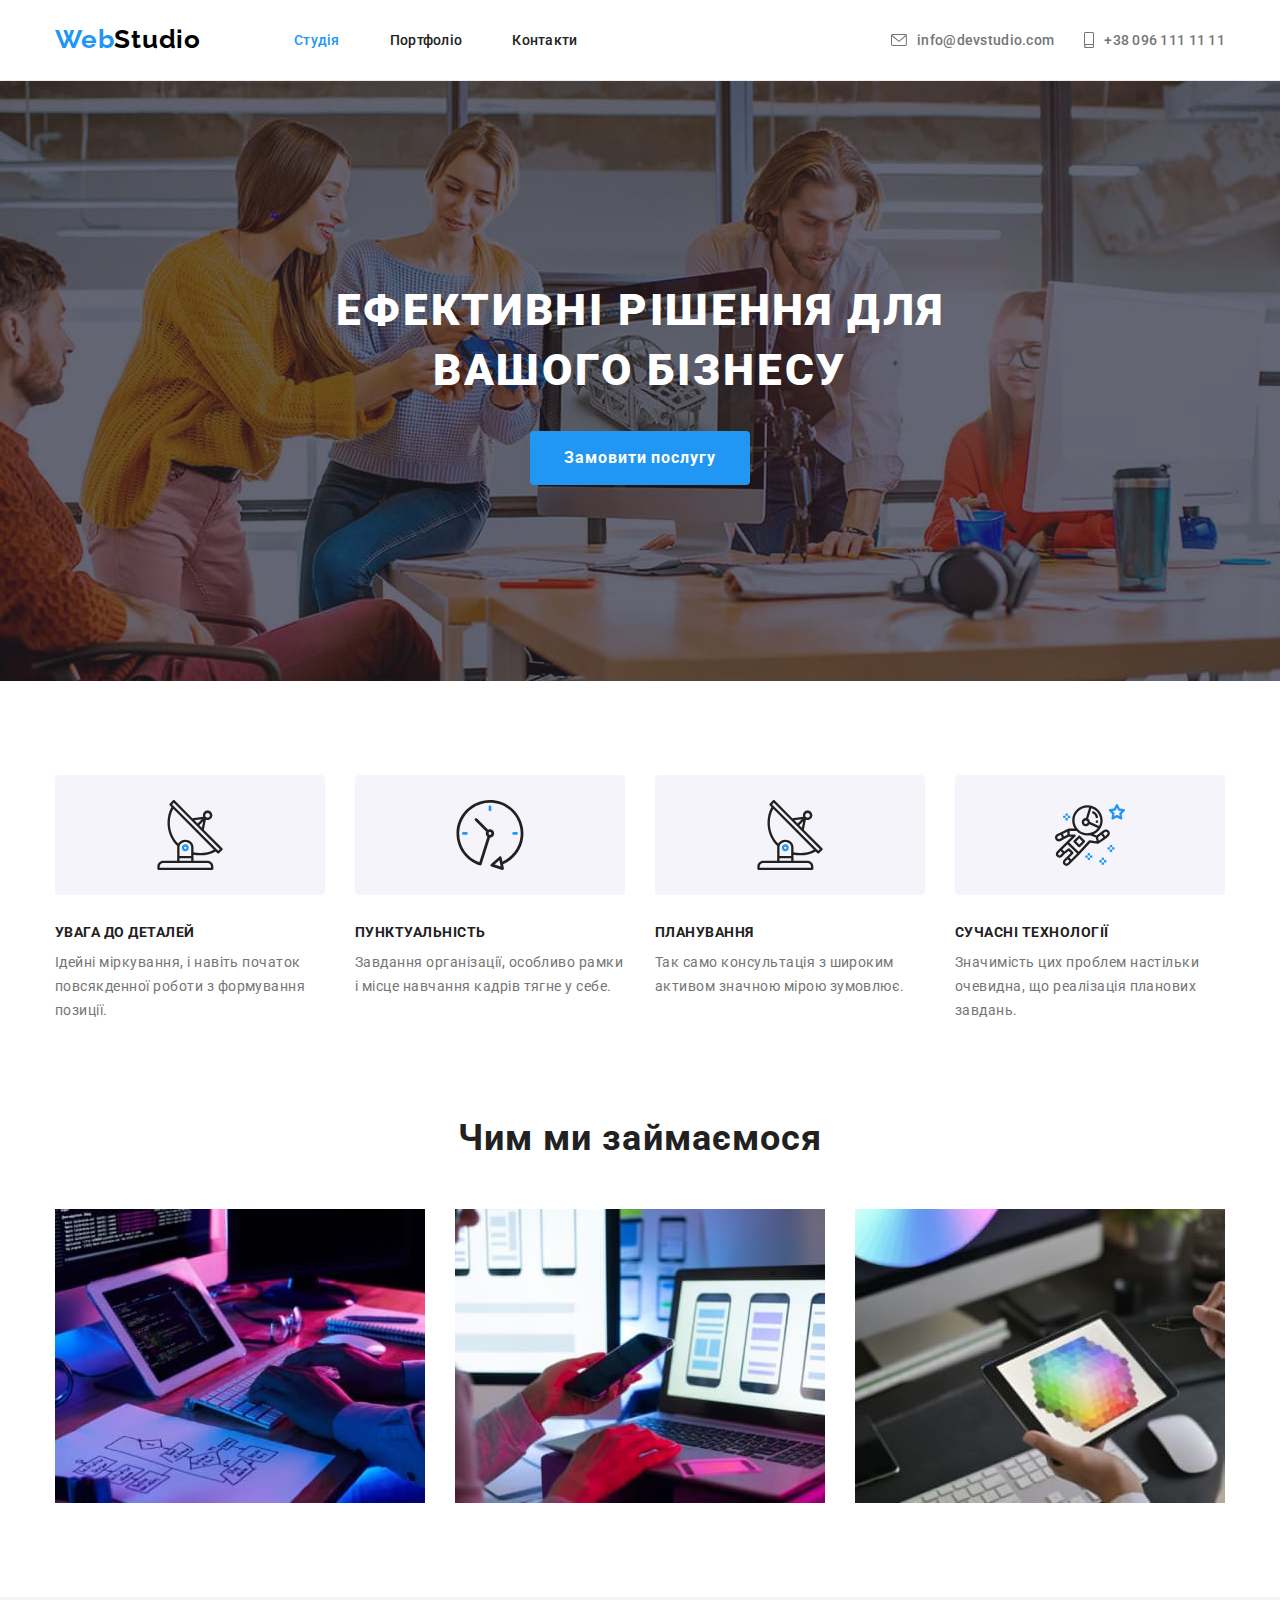
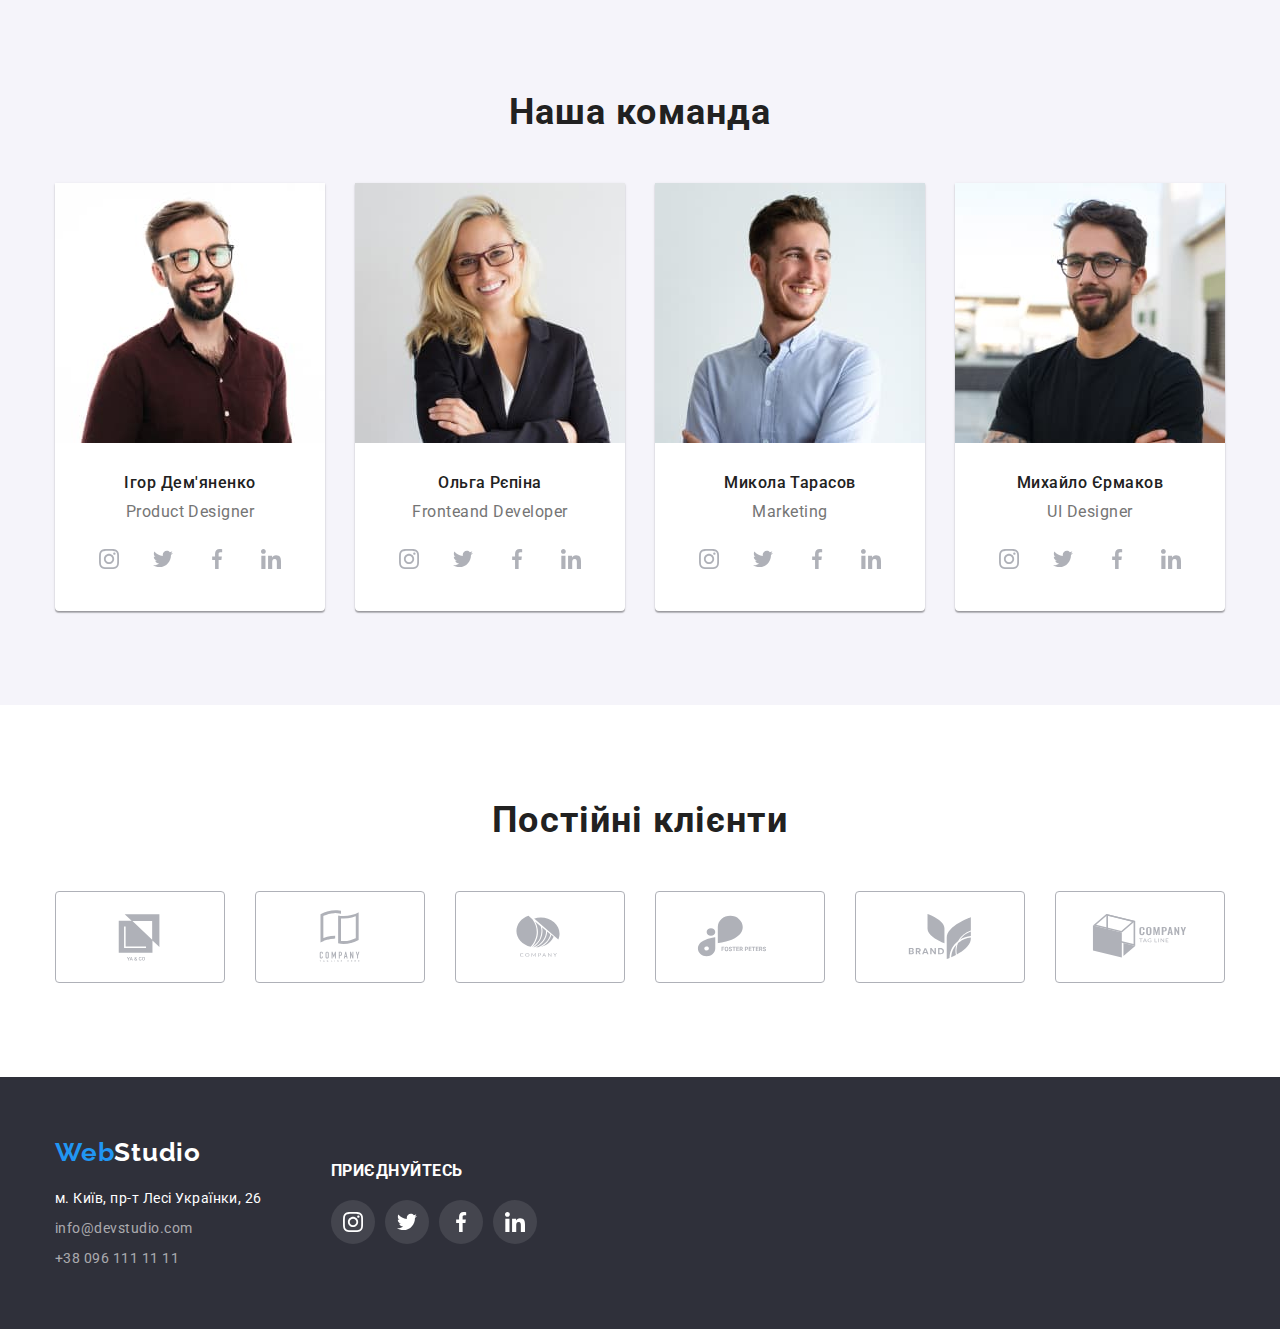
==== index.html @ d42706d7 "Add files" ====
<!DOCTYPE html>
<html lang="uk">
  <head>
    <meta charset="UTF-8" />
    <meta http-equiv="X-UA-Compatible" content="IE=edge" />
    <meta name="viewport" content="width=device-width, initial-scale=1.0" />
    
    <link
      rel="stylesheet"
      href="https://cdnjs.cloudflare.com/ajax/libs/modern-normalize/1.1.0/modern-normalize.min.css"
    />
    <link rel="preconnect" href="https://fonts.googleapis.com" />
    <link rel="preconnect" href="https://fonts.gstatic.com" crossorigin />
    <link
      href="https://fonts.googleapis.com/css2?family=Raleway:wght@700&family=Roboto:wght@400;500;700;900&display=swap"
      rel="stylesheet"
    />
    <link rel="stylesheet" href="./css/styles.css" />
    <title>Студія</title>
  </head>

  <body>
    <header class="header">
     <div class="container main-nav">
        <nav class="header-nav">
          <a lang="en" href="./index.html" class="header-nav-logo"
            >Web<span class="nav-logo">Studio</span></a
          >
  
          <ul class="header-nav-list">
            <li class="header-nav-item">
              <a href="./index.html" class="header-nav-link current">Студія</a>
            </li>
            <li class="header-nav-item">
              <a href="./portfolio.html" class="header-nav-link">Портфоліо</a>
            </li>
            <li class="header-nav-item"><a href="" class="header-nav-link">Контакти</a></li>
          </ul>
        </nav>
  
        <ul class="header-contacts-list">
          <li class="header-contacts-item">
            <a class="header-contacts-link" href="mailto:info@devstudio.com">
              <svg class="contacts-icon" width="16" height="12">
                <use href="./images/icons.svg#icon-envelope"></use>
              </svg>
              info@devstudio.com
            </a>
          
          </li>
          <li class="header-contacts-item">
            <a class="header-contacts-link" href="tel:+380961111111">
              <svg class="contacts-icon" width="10" height="16">
                <use href="./images/icons.svg#icon-smartphone"></use>
              </svg>
              +38 096 111 11 11
            </a>
          </li>
        </ul>
     </div>
    </header>

    <main>
      <section class="hero overlay">
        <div class="container hero-padding">
          <h1 class="hero-tittle">Ефективні рішення для вашого бізнесу</h1>
          <button type="button" class="hero-button">Замовити послугу</button>
        </div>
      </section>

      <section class="features section">
        <div class="container">
          <h2 class="features-tittle visually-hidden">Особливості</h2>


          <ul class="features-list">
            <li class="features-item">
              <div class="features-item-icon">
                <svg class="features-icon" width="70" height="70">
                  <use href="./images/icons.svg#icon-antenna"></use>
                </svg>
              </div>
              <h3 class="features-subtitle">Увага до деталей</h3>
              <p class="features-text">
                Ідейні міркування, і навіть початок повсякденної роботи з формування позиції.
              </p>
            </li>
            <li class="features-item">
              <div class="features-item-icon">
                <svg class="features-icon" width="70" height="70">
                  <use href="./images/icons.svg#icon-clock"></use>
                </svg>
              </div>
              <h3 class="features-subtitle">Пунктуальність</h3>
              <p class="features-text">
                Завдання організації, особливо рамки і місце навчання кадрів тягне у себе.
              </p>
            </li>
            <li class="features-item">
              <div class="features-item-icon">
                <svg class="features-icon" width="70" height="70">
                  <use href="./images/icons.svg#icon-antenna"></use>
                </svg>
              </div>
              <h3 class="features-subtitle">Планування</h3>
              <p class="features-text">
                Так само консультація з широким активом значною мірою зумовлює.
              </p>
            </li>
            <li class="features-item">
              <div class="features-item-icon">
                <svg class="features-icon" width="70" height="70">
                  <use href="./images/icons.svg#icon-astronaut"></use>
                </svg>
              </div>
              <h3 class="features-subtitle">Сучасні технології</h3>
              <p class="features-text">
                Значимість цих проблем настільки очевидна, що реалізація планових завдань.
              </p>
            </li>
          </ul>
        </div>
      </section>

      <section class="work section">
        <div class="container ">
          <h2 class="work-tittle">Чим ми займаємося</h2>
  
          <ul class="work-list">
            <li class="work-item">
              <img
                src="./images/box1.jpg"
                alt="На столі стоїть монітор, клавіатура. Зліва від 
                      клавіатури лежить аркуш із алгоритмом коду, який в цей час набирає чоловік"
                width="370"
                height="294"
              />
            </li>
            <li class="work-item">
              <img
                src="./images/box2.jpg"
                alt="На підставці стоїть ноуткбук, на екрані якого показано приклад із трьох варіантів зовнішнього вигляду застосунку. Біля ноутбуку знаходиться людина із телефоном, яка одразу тестує ці варіанти на телефоні"
                width="370"
                height="294"
              />
            </li>
            <li class="work-item">
              <img
                src="./images/box3.jpg"
                alt="Людина тримає у лівій руці графічний планшет, на екрані якого виведено кольорову палітру. У правій руці вона тримає стилус, і певно хоче вибрати якийсь колір для певного графічного елеметну"
                width="370"
                height="294"
              />
            </li>
          </ul>
        </div>
      </section>

      <section class="team section">
        <div class="container">
          <h2 class="team-tittle">Наша команда</h2>
  
          <ul class="team-list">
            <li class="team-item">
              <img
                src="./images/teamcard1.jpg"
                alt="Молодий чоловік в окулярах, з темною бородою,що мило посміхається. Він одягнутий у коричневу сорочку з білими гудзиками"
                width="270"
                height="260"
              />
              <div class="team-padding">
              <h3 class="team-name">Ігор Дем'яненко</h3>
              <p class="team-position">Product Designer</p>

              <ul class="team-soc-list">
                <li class="team-soc-item">
                  <a class="team-soc-link link" href="#">
                    <svg class="team-soc-icon" width="20" height="20">
                      <use href="./images/icons.svg#icon-instagram"></use>
                    </svg>
                  </a>
                </li>
                <li class="team-soc-item">
                  <a class="team-soc-link link" href="#">
                    <svg class="team-soc-icon" width="20" height="20">
                      <use href="./images/icons.svg#icon-twitter"></use>
                    </svg>
                  </a>
                </li>
                <li class="team-soc-item">
                  <a class="team-soc-link link" href="#">
                    <svg class="team-soc-icon" width="20" height="20">
                      <use href="./images/icons.svg#icon-facebook"></use>
                    </svg>
                  </a>
                </li>
                <li class="team-soc-item">
                  <a class="team-soc-link link" href="#">
                    <svg class="team-soc-icon" width="20" height="20">
                      <use href="./images/icons.svg#icon-linkedin"></use>
                    </svg>
                  </a>
                </li>
              </ul>
            </div>

            </li>
            <li class="team-item">
              <img
                src="./images/teamcard2.jpg"
                alt="Молода дівчина, зі світлим волоссям середньої довжини. Вона в окулярах, з прямокутною оправою. Має гарну приємну посмішку. Одягнута у чорний піджак та білу блузу"
                width="270"
                height="260"
              />
                 <div class="team-padding">
              <h3 class="team-name">Ольга Рєпіна</h3>
              <p class="team-position">Fronteand Developer</p>
          
              <ul class="team-soc-list">
                <li class="team-soc-item">
                  <a class="team-soc-link link" href="#">
                    <svg class="team-soc-icon" width="20" height="20">
                      <use href="./images/icons.svg#icon-instagram"></use>
                    </svg>
                  </a>
                </li>
                <li class="team-soc-item">
                  <a class="team-soc-link link" href="#">
                    <svg class="team-soc-icon" width="20" height="20">
                      <use href="./images/icons.svg#icon-twitter"></use>
                    </svg>
                  </a>
                </li>
                <li class="team-soc-item">
                  <a class="team-soc-link link" href="#">
                    <svg class="team-soc-icon" width="20" height="20">
                    <use href="./images/icons.svg#icon-facebook"></use>
                  </svg></a>
                </li>
                <li class="team-soc-item">
                  <a class="team-soc-link link" href="#">
                    <svg class="team-soc-icon" width="20" height="20">
                      <use href="./images/icons.svg#icon-linkedin"></use>
                    </svg>
                  </a>
                </li>
              </ul>
            </div>
            </li>
            <li class="team-item">
              <img
                src="./images/teamcard3.jpg"
                alt="Молодий чоловік, з русявим волоссям та легкою світлою щетиною. Він дивиться у ліву сторону та приємно посміхається.На ньому одягнута світло-блакитна сорочка"
                width="270"
                height="260"
              />
               <div class="team-padding">
              <h3 class="team-name">Микола Тарасов</h3>
              <p class="team-position">Marketing</p>
              
              <ul class="team-soc-list">
                <li class="team-soc-item">
                  <a class="team-soc-link link" href="#">
                    <svg class="team-soc-icon" width="20" height="20">
                      <use href="./images/icons.svg#icon-instagram"></use>
                    </svg>
                  </a>
                </li>
                <li class="team-soc-item">
                  <a class="team-soc-link link" href="#">
                    <svg class="team-soc-icon" width="20" height="20">
                      <use href="./images/icons.svg#icon-twitter"></use>
                    </svg>
                  </a>
                </li>
                <li class="team-soc-item">
                  <a class="team-soc-link link" href="#">
                    <svg class="team-soc-icon" width="20" height="20">
                      <use href="./images/icons.svg#icon-facebook"></use>
                    </svg>
                  </a>
                </li>
                <li class="team-soc-item">
                  <a class="team-soc-link link" href="#">
                    <svg class="team-soc-icon" width="20" height="20">
                      <use href="./images/icons.svg#icon-linkedin"></use>
                    </svg>
                  </a>
                </li>
              </ul>
            </div>
            </li>
            <li class="team-item">
              <img
                src="./images/teamcard4.jpg"
                alt="Молодий харизматичний чоловік із темним волоссям та темною бородою. Він носить окуляри. Одягнутий у чорну футболку, на правій руці має татуювання"
                width="270"
                height="260"
              />
              <div class="team-padding">
              <h3 class="team-name">Михайло Єрмаков</h3>
              <p class="team-position">UI Designer</p>
             
              <ul class="team-soc-list">
                <li class="team-soc-item">
                  <a class="team-soc-link link" href="#"> <svg class="team-soc-icon" width="20" height="20">
                    <use href="./images/icons.svg#icon-instagram"></use>
                  </svg></a>
                </li>
                <li class="team-soc-item">
                  <a class="team-soc-link link" href="#"><svg class="team-soc-icon" width="20" height="20">
                    <use href="./images/icons.svg#icon-twitter"></use>
                  </svg></a>
                </li>
                <li class="team-soc-item">
                  <a class="team-soc-link link" href="#">
                    <svg class="team-soc-icon" width="20" height="20">
                      <use href="./images/icons.svg#icon-facebook"></use>
                    </svg>
                  </a>
                </li>
                <li class="team-soc-item">
                  <a class="team-soc-link link" href="#">
                    <svg class="team-soc-icon" width="20" height="20">
                      <use href="./images/icons.svg#icon-linkedin"></use>
                    </svg>
                  </a>
                </li>
              </ul>
            </div>
            </li>
          </ul>
        </div>
      </section>
    </main>

<section class="clients section">
  <div class="container">
    <h2 class="clients-tittle">Постійні клієнти</h2>

    <ul class="clients-list">
      <li class="clients-item">
        <a class="clients-link" href="">
          <svg class="clients-icon" width="106" height="60">
            <use href="./images/icons.svg#icon-client1"></use>
          </svg>
        </a>
      </li>
      <li class="clients-item">
        <a class="clients-link" href="">
          <svg class="clients-icon" width="106" height="60">
            <use href="./images/icons.svg#icon-client2"></use>
          </svg>
        </a>
      </li>
      <li class="clients-item">
        <a class="clients-link" href="">
          <svg class="clients-icon" width="106" height="60">
            <use href="./images/icons.svg#icon-client3"></use>
          </svg>
        </a>
      </li>
      <li class="clients-item">
        <a class="clients-link" href="">
          <svg class="clients-icon" width="106" height="60">
            <use href="./images/icons.svg#icon-client4"></use>
          </svg>
        </a>
      </li>
      <li class="clients-item">
        <a class="clients-link" href="">
          <svg class="clients-icon" width="106" height="60">
            <use href="./images/icons.svg#icon-client5"></use>
          </svg>
        </a>
      </li>
      <li class="clients-item">
        <a class="clients-link" href="">
          <svg class="clients-icon" width="106" height="60">
            <use href="./images/icons.svg#icon-client6"></use>
          </svg>
        </a>
      </li>
    </ul>

    
  </div>
</section>

    <footer class="footer section">
      <div class="container footer-main">
        <div class="footer-logo">
          <a lang="en" href="./index.html" class="footer-logo-begin"
            >Web<span class="footer-logo-end">Studio</span></a
          >

          <address class="footer-contacts">
            <ul class="footer-contacts-list">
              <li class="footer-contacts-item contacts-margin">
                <a
                  href="https://goo.gl/maps/CPtrU1FHBa2aNyZL9"
                  target="_blank"
                  rel="noopener noreferrer nofollow"
                  class="footer-contacts-address"
                >
                  м. Київ, пр-т Лесі Українки, 26
                </a>
              </li>
              <li class="footer-contacts-item contacts-margin">
                <a href="mailto:info@devstudio.com" class="footer-contacts-link">info@devstudio.com</a>
              </li>
              <li class="footer-contacts-item">
                <a href="tel:+380961111111" class="footer-contacts-link">+38 096 111 11 11</a>
              </li>
            </ul>
          </address>
        </div>
  
        <div class="footer-soc">
          <span class="welcome">Приєднуйтесь</span>
          <ul class="footer-soc-list">
            <li class="footer-soc-item">
              <a class="footer-soc-link link" href="#">
                <svg class="footer-soc-icon" width="20" height="20">
                  <use href="./images/icons.svg#icon-instagram"></use>
                </svg>
              </a>
            </li>
            <li class="footer-soc-item">
              <a class="footer-soc-link link" href="#">
                <svg class="footer-soc-icon" width="20" height="20">
                  <use href="./images/icons.svg#icon-twitter"></use>
                </svg>
              </a>
            </li>
            <li class="footer-soc-item">
              <a class="footer-soc-link link" href="#">
                <svg class="footer-soc-icon" width="20" height="20">
                  <use href="./images/icons.svg#icon-facebook"></use>
                </svg>
              </a>
            </li>
            <li class="footer-soc-item">
              <a class="footer-soc-link link" href="#">
                <svg class="footer-soc-icon" width="20" height="20">
                  <use href="./images/icons.svg#icon-linkedin"></use>
                </svg>
              </a>
            </li>
          </ul>
        </div>

      </div>
    </footer>
  </body>
</html>
---- css/styles.css ----
:root {
  --first-color: #212121;
  --accent-color: #2196f3;
  --accent-color-text: #ffffff;
  --hero-color: #ffffff;
  --text-color: #757575;
  --portfolio-button-color: #f5f4fa;
  --team-background-color: #f5f4fa;
  --hero-footer-background-color: #2f303a;
  --main-background-color: #ffffff;
  --contacts-link-color: rgba(255, 255, 255, 0.6);
  --nav-logo-color: #000000;
  --border-color-portfolio: #eeeeee;
  --border-color-header: #ececec;
  --icon-first-color: #AFB1B8;
  --icon-background-color: FFFFFF;
  --icon-backgroud-color-hover: #2196F3; 
  --icon-main-color:#FFFFFF;
  --icon-features-background: #F5F4FA;
  --icon-clients-first-color: #AFB1B8;
  --icon-clients-color-hover:#2196F3;
  --icon-soc-color-hover: #ffffff;
  --icon-contacts-color:#757575;
  --icon-footer-color: rgba(255, 255, 255, 0.1);

}

h1,
h2,
h3,
h4,
h5,
h6,
p {
  margin: 0;
}

ul {
  list-style: none;
  margin: 0;
  padding: 0;
}


img {
  display: block;
  max-width: 100%;
  height: auto;
}

body {
  font-family: Roboto, Times New Roman, Arial, Helvetica, sans-serif;
  color: var(--first-color);
  background-color: var(--main-background-color);
  letter-spacing: 0.03em;
}

.container {
  width: 1200px;
  padding-left: 15px;
  padding-right: 15px;
  margin-left: auto;
  margin-right: auto;
}

.header {
  border-bottom-color: var(--border-color-header);
  border-bottom-style: solid;
  border-bottom-width: 1px;
}

.header-nav-logo,
.header-nav-link,
.header-contacts-link,
.footer-logo-begin,
.footer-contacts-address,
.footer-contacts-link,
.portfolio-projects-link {
  text-decoration: none;
}

.header-nav-logo,
.footer-logo-begin {
  font-weight: 700;
  font-size: 26px;
  line-height: 1.19;
  letter-spacing: 0.03em;

  padding-top: 24px;
  padding-bottom: 25px;
}

.header-nav-logo,
.nav-logo,
.footer-logo-begin {
  font-family: Raleway, sans-serif;
  color: var(--accent-color);
}

.nav-logo {
  color: var(--nav-logo-color);
  letter-spacing: 0.03em;
}

.header-nav-link,
.header-contacts-link {
  font-weight: 500;
  font-size: 14px;
  line-height: 1.1429;
  letter-spacing: 0.02em;
}

.header-nav-link {
  display: block;
  padding-top: 32px;
  padding-bottom: 32px;
  color: var(--first-color);
}

.header-contacts-link {
  color: var(--text-color);
}

.header-nav-link:hover,
.header-contacts-link:hover,
.header-nav-link:focus,
.header-contacts-link:focus {
  color: var(--accent-color);
}

.header-nav-list .header-nav-link.current {
  color: var(--accent-color);
}

.header-nav-list {
  display: flex;
  margin-left: 93px;
}

.header-nav-list {
  gap: 50px;
}

.header-nav-list .header-nav-item:last-child {
  margin-right: 0;
}

.header-contacts-list {
  display: flex;
  margin-left: auto;
  height: 16px;
}

.header-contacts-list .header-contacts-item + .header-contacts-item {
  margin-left: 30px;
}


.header-contacts-link {
  display: flex;
  align-items: center;
}

.contacts-icon {
fill: var(--icon-contacts-color);
margin-right: 10px;
}

.header-contacts-link:hover .contacts-icon, 
.header-contacts-link:focus .contacts-icon {
fill: var(--accent-color);
}



.header-nav {
  display: flex;
}

.main-nav {
  display: flex;
  align-items: center;
}

.overlay {
  max-width: 1600px;
  height: 600px;
  margin-left: auto;
  margin-right: auto;
background-image: linear-gradient(
  to right,
  rgba(47, 48, 58, 0.4),
  rgba(47, 48, 58, 0.4)
),
url(../images/hero.jpg);
background-repeat: no-repeat;
background-position: center;
}

.footer {
  background-color: var(--hero-footer-background-color);
}

.hero-padding {
  padding-top: 200px;
  padding-bottom: 200px;
}

.hero-tittle {
  margin-bottom: 30px;
  margin-right: auto;
  margin-left: auto;
  width: 696px;

  font-weight: 900;
  font-size: 44px;
  line-height: 1.36;
  text-transform: uppercase;
}

.hero-button {
  display: block;
  box-sizing: border-box;
  margin-left: auto;
  margin-right: auto;
  border-color: transparent;
}

.hero-tittle,
.hero-button {
  text-align: center;
  letter-spacing: 0.06em;
  color: var(--hero-color);
}

.hero-button {
  font-family: inherit;
  font-weight: 700;
  font-size: 16px;
  line-height: 1.88;
  background-color: var(--accent-color);
  border-radius: 4px;
  padding-top: 10px;
  padding-bottom: 10px;
  padding-left: 32px;
  padding-right: 32px;
}

.hero-button,
.portfolio-filters-button {
  cursor: pointer;
}

.section {
  padding-top: 94px;
  padding-bottom: 94px;
}

.features-list {
  display: flex;
  gap: 30px;
  flex-basis: calc((100%-90px) / 4);
}

.features-item-icon {
  height: 120px;
 padding-top: 25px;
 padding-right: 100px;
 padding-bottom: 25px;
 padding-left: 100px;
 margin-bottom: 30px;
  background-color: var(--icon-features-background);
  border-radius: 4px;
}

.features-tittle,
.portfolio-tittle {
  opacity: 0;
}

.visually-hidden {
  position: absolute;
  width: 1px;
  height: 1px;
  margin: -1px;
  border: 0;
  padding: 0;
  white-space: nowrap;
  clip-path: inset(100%);
  clip: rect(0 0 0 0);
  overflow: hidden;
}

.features-subtitle {
  font-size: 14px;
  line-height: 1.14;
  text-transform: uppercase;
  color: var(--first-color);
  margin-bottom: 10px;
}

.features-text {
  font-size: 14px;
  line-height: 1.71;
  color: var(--text-color);
}

.header-nav-item,
.header-contacts-item,
.features-item,
.team-item,
.work-item,
.footer-contacts-item,
.portfolio-filters-item,
.portfolio-projects-item {
  list-style-type: none;
}

.work {
  padding-top: 0;
}

.work-list {
  display: flex;
}

.work-item:not(:last-child) {
  margin-right: 30px;
}

.work-tittle,
.team-tittle,
.team-name,
.team-position {
  text-align: center;
}

.work-tittle,
.team-tittle {
  font-size: 36px;
  line-height: 1.17;
  letter-spacing: 0.03em;
  color: var(--first-color);
}

.work-tittle {
  margin-bottom: 50px;
}

.team {
  background-color: var(--team-background-color);
}


.team-item {
  background-color: var(--accent-color-text);
  border-radius: 0px 0px 4px 4px;
  box-shadow: 0px 1px 3px rgba(0, 0, 0, 0.12), 0px 1px 1px rgba(0, 0, 0, 0.14), 
  0px 2px 1px rgba(0, 0, 0, 0.2);
}

.team {
  padding-top: 94px;
}

.team-list {
  display: flex;
  justify-content: center;
}

.team-item:not(:last-child) {
  margin-right: 30px;
}

.team-tittle {
  margin-bottom: 50px;
}

.team-name,
.team-position {
  font-size: 16px;
  line-height: 1.19;
  letter-spacing: 0.03em;
}

.team-name {
  margin-bottom: 10px;
}

.team-name {
  font-weight: 500;
  color: var(--first-color);
}

.team-position {
  margin-bottom: 16px;
}

.team-position {
  color: var(--text-color);
}

.team-padding {
  padding-top: 30px;
  padding-bottom: 30px;
}


.team-soc-list{
  display: flex;
  justify-content: center;
  gap: 10px;

}
.team-soc-item{
  width: 44px;
  height: 44px;
}

.team-soc-link{
width: 100%;
height: 100%;
background-color: var(--icon-background-color);
border-radius: 50%;
display: flex;
align-items:center;
justify-content: center;
}

.team-soc-icon {
  fill: var(--icon-first-color);
}

.team-soc-link:hover,
.team-soc-link:focus {
  background-color: var(--icon-backgroud-color-hover);

}

.team-soc-link:hover .team-soc-icon,
.team-soc-link:focus .team-soc-icon {
  background-color: var(--icon-backgroud-color-hover);
  fill: var(--icon-soc-color-hover);
}

.clients {
padding-top: 94px;
padding-bottom: 94px;
}

.clients-tittle {
font-size: 36px;
line-height: 1.17em;
text-align: center;
letter-spacing: 0.03em;
color: var(--first-color);
}

.clients-tittle {
  margin-bottom: 50px;
}

.clients-list {
  display: flex;
  gap: 30px;
}

.clients-item {
  width: 170px;
  height: 92px; 
 }

 .clients-link {
  width: 100%;
 height: 100%;
 display: flex;
 align-items:center;
 justify-content: center;
 border: 1px solid var(--icon-clients-first-color);
 border-radius: 4px;
 }


 .clients-icon {
  fill: var(--icon-clients-first-color);
}

.clients-link:hover,
.clients-link:focus {
  border-color:var(--icon-clients-color-hover);
}

.clients-link:hover .clients-icon,
.clients-link:focus .clients-icon {
  fill: var(--icon-clients-color-hover);
}

.footer {
  padding-top: 60px;
  padding-bottom: 60px;
}

.footer-main {
  align-items: center;
}

.footer-logo-end {
  color: var(--accent-color-text);
  letter-spacing: 0.03em;
}

.footer-contacts {
  margin-top: 20px;
}


.footer-contacts-address,
.footer-contacts-link {
  font-size: 14px;
  line-height: 1.5;
}

.footer-contacts-address {
  font-style: normal;
  color: var(--accent-color-text);
}

.footer-contacts-link {
  font-style: normal;
  color: var(--contacts-link-color);
}

.footer-contacts-link:hover,
.footer-contacts-link:focus,
.footer-contacts-address:hover,
.footer-contacts-address:focus {
  color: var(--accent-color);
}


.welcome {
font-family: 'Roboto';
font-weight: 700;
line-height: 1.14;
letter-spacing: 0.03em;
text-transform: uppercase;

color: var(--accent-color-text)
}

.footer-main {
  display: flex;
  gap: 69px;
}


.footer-soc-list {
  margin-top: 20px;
}

.footer-soc-list{
  display: flex;
  justify-content: center;
  gap: 10px;

}
.footer-soc-item{
  width: 44px;
  height: 44px;

}

.footer-soc-link{
width: 100%;
height: 100%;
background-color: var(--icon-footer-color);
border-radius: 50%;
display: flex;
align-items:center;
justify-content: center;
}

.footer-soc-icon {
  fill: var(--accent-color-text);
}

.footer-soc-link:hover,
.footer-soc-link:focus {
  background-color: var(--icon-backgroud-color-hover);

}

.footer-soc-link:hover .team-soc-icon,
.footer-soc-link:focus .team-soc-icon{
  background-color: var(--icon-backgroud-color-hover);
  fill: var(--icon-soc-color-hover);

}


.contacts-margin {
  margin-bottom: 9px;
}

.btn-size-all,
.btn-size-app,
.btn-size-design,
.btn-size-mark,
.btn-size-web {
  height: 38px;
}

.portfolio-filters-list {
  display: flex;
  justify-content: center;
  gap: 8px;
}

.portfolio-projects-item {
  background-color: var(--main-background-color);
}

.portfolio-filters-button:hover,
.portfolio-filters-button:focus {
  box-shadow: 0px 3px 1px rgba(0, 0, 0, 0.1), 0px 1px 2px rgba(0, 0, 0, 0.08),
   0px 2px 2px rgba(0, 0, 0, 0.12);
}

.portfolio-projects-list {
  display: flex;
  flex-wrap: wrap;
  gap: 30px;
  justify-content: center;
}

.portfolio-projects-list {
  flex-basis: calc((100%-60px) / 3);
}

.portfolio-projects-link {
  display: block;
}

.portfolio-projects-link:hover {
  box-shadow: 0px 1px 1px rgba(0, 0, 0, 0.12), 0px 4px 4px rgba(0, 0, 0, 0.06), 
  1px 4px 6px rgba(0, 0, 0, 0.16);
}

.portfolio-filters-button {
  font-family: inherit;
  font-weight: 500;
  font-size: 16px;
  line-height: 1.63;
  text-align: center;
  letter-spacing: 0.03em;
  color: var(--first-color);
  background-color: var(--portfolio-button-color);
  border-radius: 4px;
  padding: 6px 25px;
  border-color: transparent;
}

.portfolio-filters-button:hover,
.portfolio-filters-button:focus {
  color: var(--accent-color-text);
  background-color: var(--accent-color);
}

.portfolio-projects-subtitle {
  font-size: 18px;
  line-height: 2;
  letter-spacing: 0.06em;
  color: var(--first-color);
}

.portfolio-projects-text {
  font-size: 16px;
  line-height: 1.88;
  color: var(--text-color);
}

.portfolio-projects-subtitle:hover,
.portfolio-projects-text:hover {
  color: var(--accent-color-text);
  background-color: var(--accent-color);
}

.projects-text {
  padding-top: 20px;
  padding-bottom: 20px;
  padding-left: 24px;
  padding-right: 24px;
  border-right-width: 1px;
  border-left-width: 1px;
  border-bottom-width: 1px;
  border-left-color: var(--border-color-portfolio);
  border-right-color: var(--border-color-portfolio);
  border-bottom-color: var(--border-color-portfolio);
  border-bottom-style: solid;
  border-left-style: solid;
  border-right-style: solid;
}

.portfolio-projects-subtitle {
  margin-bottom: 4px;
}

.portfolio-filters-list {
  margin-bottom: 50px;
}
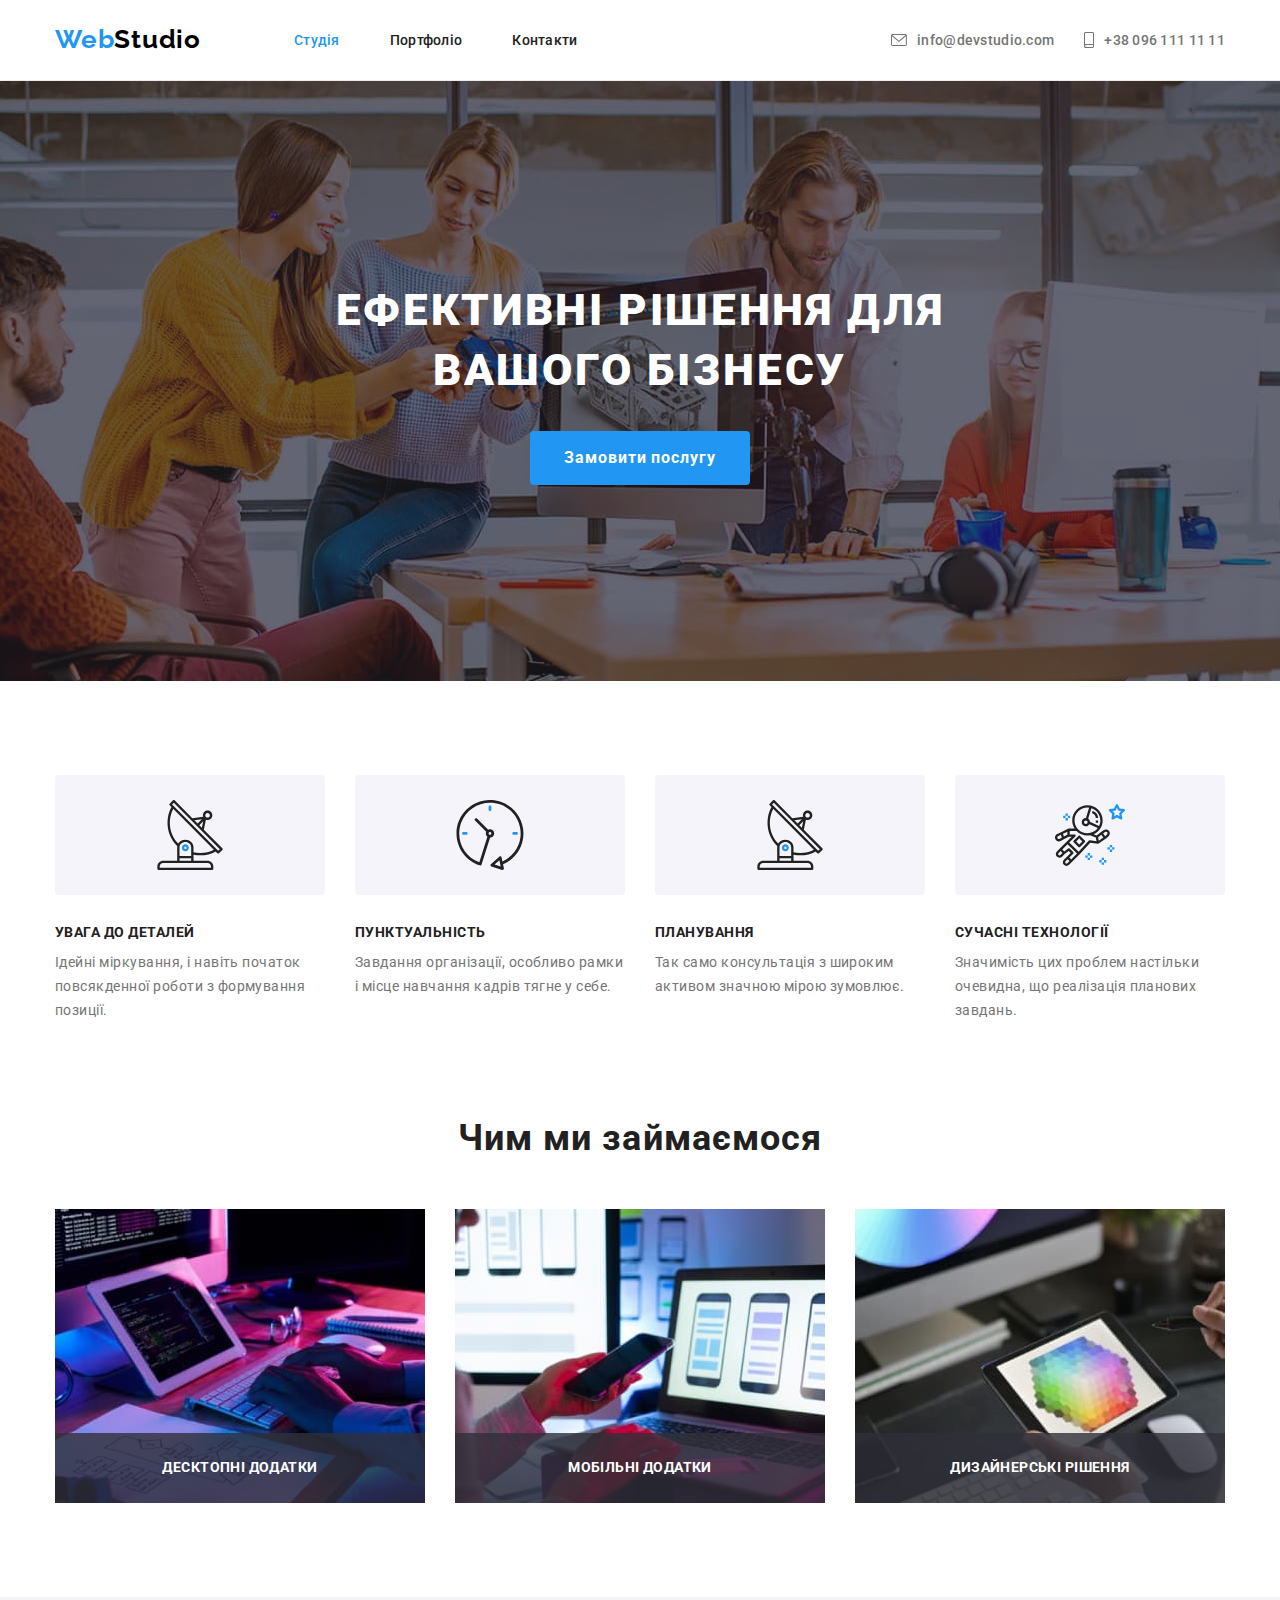
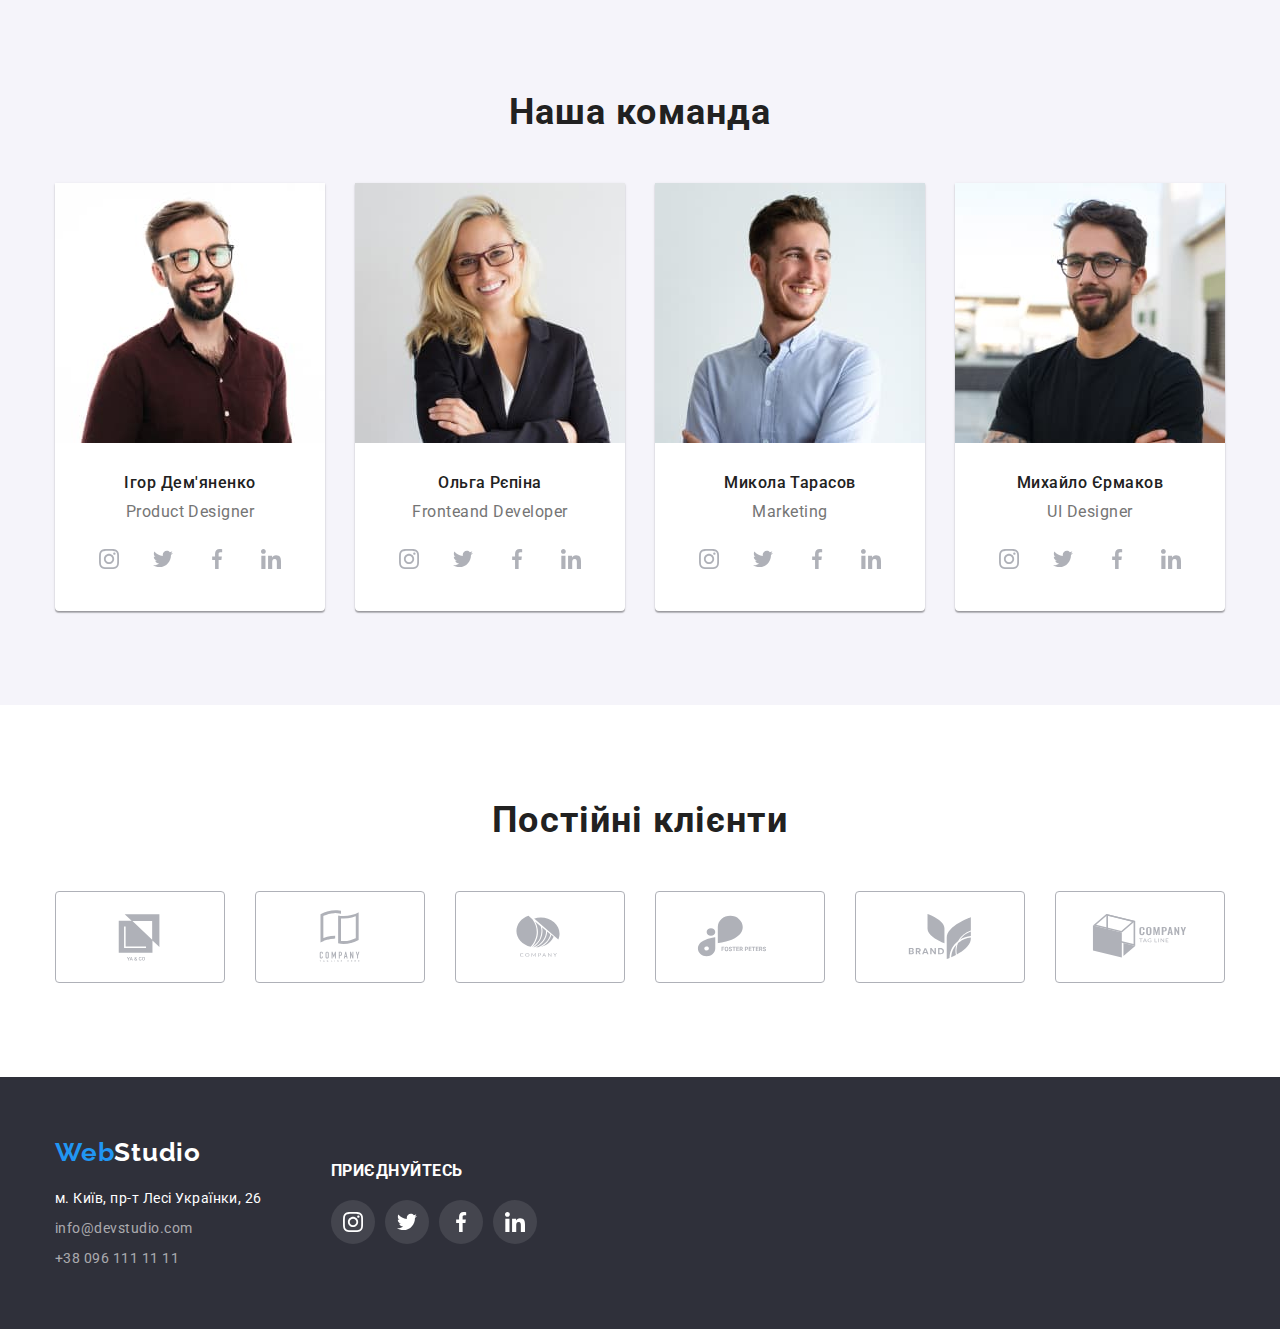
==== commit 1276ff25: "Update files" ====
--- a/index.html
+++ b/index.html
@@ -127,15 +127,21 @@
           <h2 class="work-tittle">Чим ми займаємося</h2>
   
           <ul class="work-list">
+           
             <li class="work-item">
               <img
-                src="./images/box1.jpg"
-                alt="На столі стоїть монітор, клавіатура. Зліва від 
-                      клавіатури лежить аркуш із алгоритмом коду, який в цей час набирає чоловік"
-                width="370"
-                height="294"
-              />
-            </li>
+              src="./images/box1.jpg"
+              alt="На столі стоїть монітор, клавіатура. Зліва від 
+                    клавіатури лежить аркуш із алгоритмом коду, який в цей час набирає чоловік"
+              width="370"
+              height="294"
+            /> 
+            <div class="box1">
+              <p class="desktop-action">Десктопні додатки</p>
+            </div>
+                
+            </li>
+    
             <li class="work-item">
               <img
                 src="./images/box2.jpg"
@@ -143,6 +149,11 @@
                 width="370"
                 height="294"
               />
+  
+              <div class="box2">
+                <p class="desktop-action">Мобільні додатки</p>
+              </div>
+
             </li>
             <li class="work-item">
               <img
@@ -151,6 +162,11 @@
                 width="370"
                 height="294"
               />
+
+              <div class="box3">
+                <p class="desktop-action">Дизайнерські рішення</p>
+              </div>
+
             </li>
           </ul>
         </div>
@@ -452,5 +468,6 @@
 
       </div>
     </footer>
+    <script src="./js/modal.js"></script>
   </body>
 </html>
--- a/css/styles.css
+++ b/css/styles.css
@@ -22,6 +22,8 @@
   --icon-soc-color-hover: #ffffff;
   --icon-contacts-color:#757575;
   --icon-footer-color: rgba(255, 255, 255, 0.1);
+  --work-box-text: rgba(47, 48, 58, 0.8);
+  --projects-card-owerlay: rgba(33, 150, 243, 0.9);
 
 }
 
@@ -126,6 +128,8 @@
 .header-nav-link:focus,
 .header-contacts-link:focus {
   color: var(--accent-color);
+  transition: transform 250ms ease;
+  transition-timing-function: cubic-bezier(0.4, 0, 0.2, 1);
 }
 
 .header-nav-list .header-nav-link.current {
@@ -169,6 +173,9 @@
 .header-contacts-link:hover .contacts-icon, 
 .header-contacts-link:focus .contacts-icon {
 fill: var(--accent-color);
+
+transition: transform 250ms ease;
+  transition-timing-function: cubic-bezier(0.4, 0, 0.2, 1);
 }
 
 
@@ -347,6 +354,43 @@
   margin-bottom: 50px;
 }
 
+.work-item {
+  position: relative;
+}
+
+
+.box1,
+.box2,
+.box3 {
+  display: block;
+  position: absolute;
+  bottom: 0;
+  left: 0;
+
+  width: 100%;
+
+  background-color: var(--work-box-text);
+}
+
+
+.desktop-action {
+  padding-top: 27px;
+  padding-right: auto;
+  padding-bottom: 27px;
+  padding-left: auto;
+
+  font-family: 'Roboto';
+  font-weight: 700;
+  font-size: 14px;
+  line-height: 1.14;
+  text-align: center;
+  letter-spacing: 0.03em;
+  text-transform: uppercase;
+  
+  color: var(--accent-color-text);
+
+}
+
 .team {
   background-color: var(--team-background-color);
 }
@@ -434,6 +478,8 @@
 .team-soc-link:hover,
 .team-soc-link:focus {
   background-color: var(--icon-backgroud-color-hover);
+  transition: transform 250ms ease;
+  transition-timing-function: cubic-bezier(0.4, 0, 0.2, 1);
 
 }
 
@@ -441,6 +487,8 @@
 .team-soc-link:focus .team-soc-icon {
   background-color: var(--icon-backgroud-color-hover);
   fill: var(--icon-soc-color-hover);
+  transition: transform 250ms ease;
+  transition-timing-function: cubic-bezier(0.4, 0, 0.2, 1);
 }
 
 .clients {
@@ -488,11 +536,15 @@
 .clients-link:hover,
 .clients-link:focus {
   border-color:var(--icon-clients-color-hover);
+  transition: transform 250ms ease;
+  transition-timing-function: cubic-bezier(0.4, 0, 0.2, 1);
 }
 
 .clients-link:hover .clients-icon,
 .clients-link:focus .clients-icon {
   fill: var(--icon-clients-color-hover);
+  transition: transform 250ms ease;
+  transition-timing-function: cubic-bezier(0.4, 0, 0.2, 1);
 }
 
 .footer {
@@ -535,6 +587,8 @@
 .footer-contacts-address:hover,
 .footer-contacts-address:focus {
   color: var(--accent-color);
+  transition: transform 250ms ease;
+  transition-timing-function: cubic-bezier(0.4, 0, 0.2, 1);
 }
 
 
@@ -587,6 +641,8 @@
 .footer-soc-link:hover,
 .footer-soc-link:focus {
   background-color: var(--icon-backgroud-color-hover);
+  transition: transform 250ms ease;
+  transition-timing-function: cubic-bezier(0.4, 0, 0.2, 1);
 
 }
 
@@ -595,6 +651,8 @@
   background-color: var(--icon-backgroud-color-hover);
   fill: var(--icon-soc-color-hover);
 
+  transition: transform 250ms ease;
+  transition-timing-function: cubic-bezier(0.4, 0, 0.2, 1);
 }
 
 
@@ -620,10 +678,55 @@
   background-color: var(--main-background-color);
 }
 
+.item-overlay {
+  position: relative;
+}
+
+.item-overlay::before {
+  position: absolute;
+  display: inline-block;
+  content: '';
+  width: 100%;
+  height: 294px;
+  background-color: var(--projects-card-owerlay);
+
+  opacity: 0;
+}
+
+.item-overlay:hover::before {
+  opacity: 1;
+}
+
+.text-overlay {
+position: absolute;
+display: block;
+top: 63px;
+left: 24px;
+font-size: 18px;
+line-height: 1.56;
+letter-spacing: 0.03em;
+
+color: var(--accent-color-text);
+
+opacity: 0;
+
+padding-right: 24px;
+padding-bottom: 63px;
+}
+
+.item-overlay:hover .text-overlay {
+  opacity: 1;
+}
+
+
+
 .portfolio-filters-button:hover,
 .portfolio-filters-button:focus {
   box-shadow: 0px 3px 1px rgba(0, 0, 0, 0.1), 0px 1px 2px rgba(0, 0, 0, 0.08),
    0px 2px 2px rgba(0, 0, 0, 0.12);
+
+   transition: transform 250ms ease;
+  transition-timing-function: cubic-bezier(0.4, 0, 0.2, 1);
 }
 
 .portfolio-projects-list {
@@ -644,6 +747,9 @@
 .portfolio-projects-link:hover {
   box-shadow: 0px 1px 1px rgba(0, 0, 0, 0.12), 0px 4px 4px rgba(0, 0, 0, 0.06), 
   1px 4px 6px rgba(0, 0, 0, 0.16);
+
+  transition: transform 250ms ease;
+  transition-timing-function: cubic-bezier(0.4, 0, 0.2, 1);
 }
 
 .portfolio-filters-button {
@@ -664,6 +770,9 @@
 .portfolio-filters-button:focus {
   color: var(--accent-color-text);
   background-color: var(--accent-color);
+
+  transition: transform 250ms ease;
+  transition-timing-function: cubic-bezier(0.4, 0, 0.2, 1);
 }
 
 .portfolio-projects-subtitle {
@@ -683,6 +792,8 @@
 .portfolio-projects-text:hover {
   color: var(--accent-color-text);
   background-color: var(--accent-color);
+  transition: transform 250ms ease;
+  transition-timing-function: cubic-bezier(0.4, 0, 0.2, 1);
 }
 
 .projects-text {
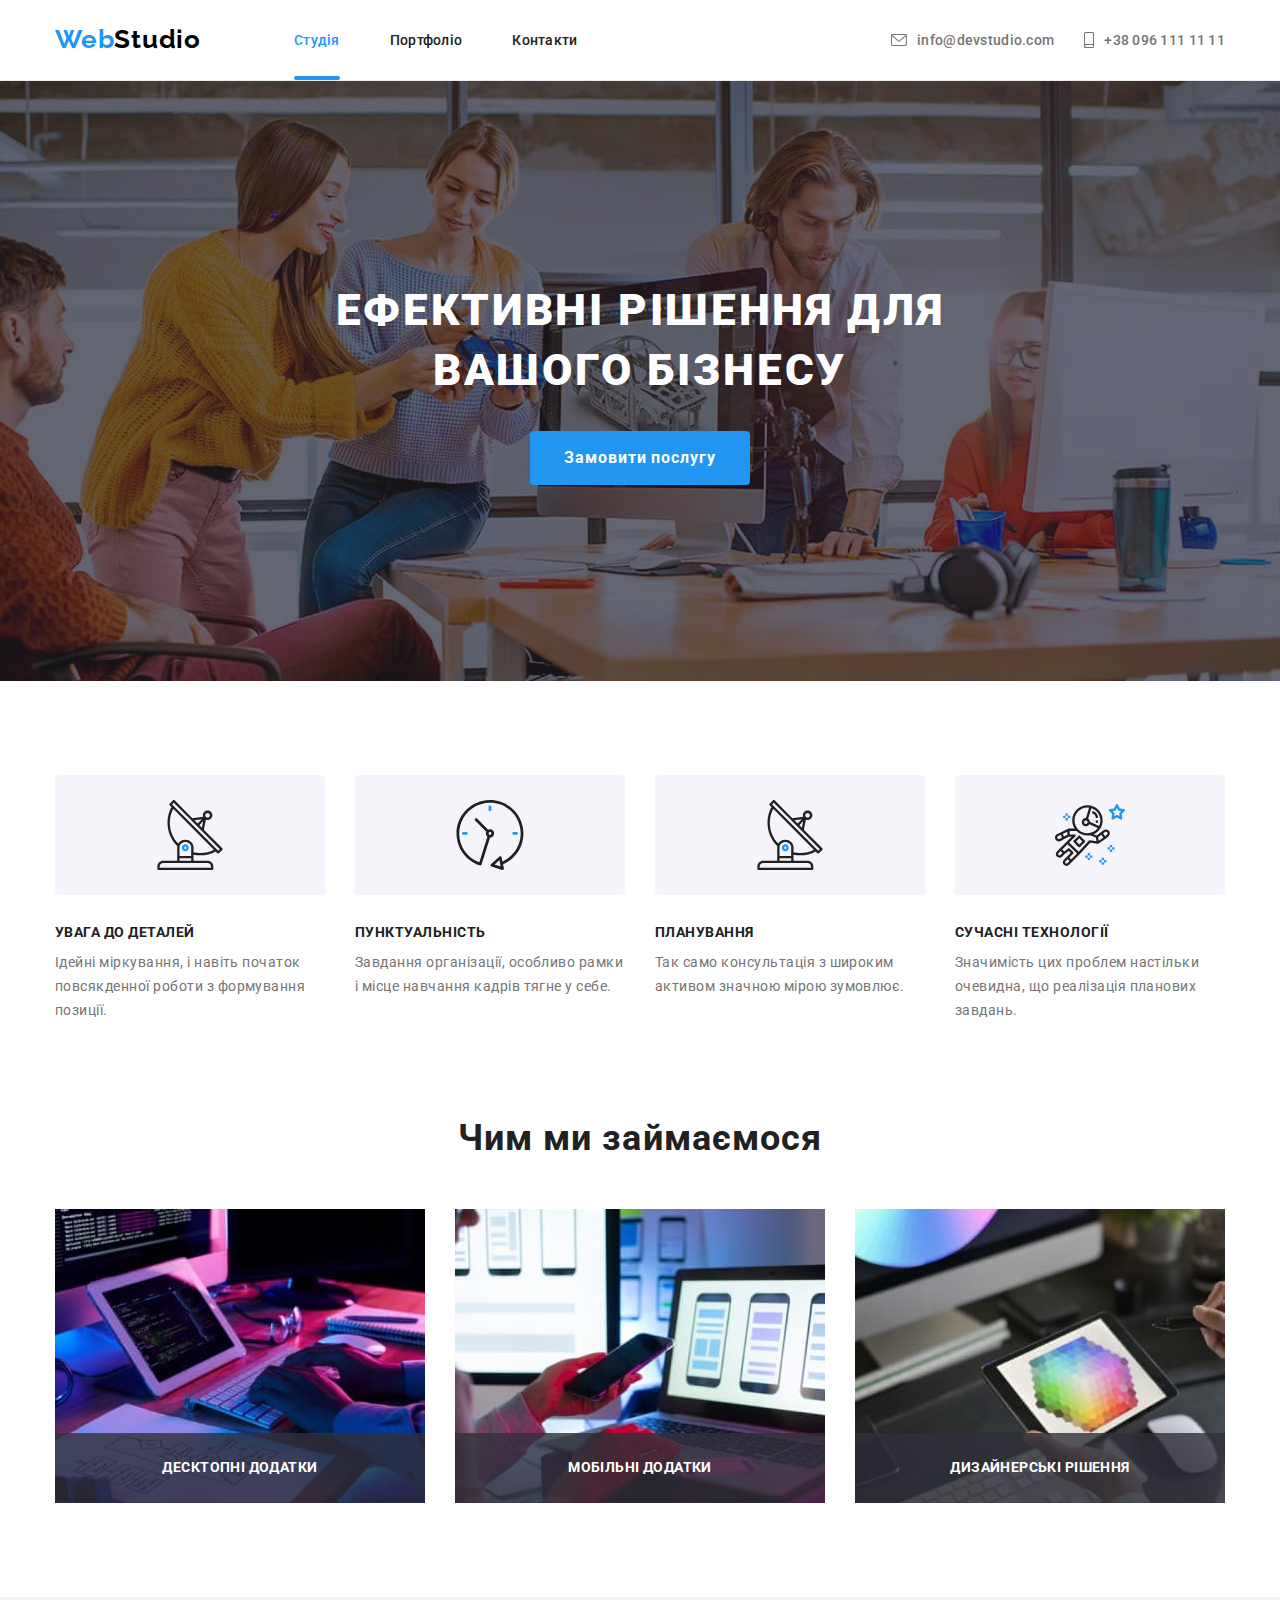
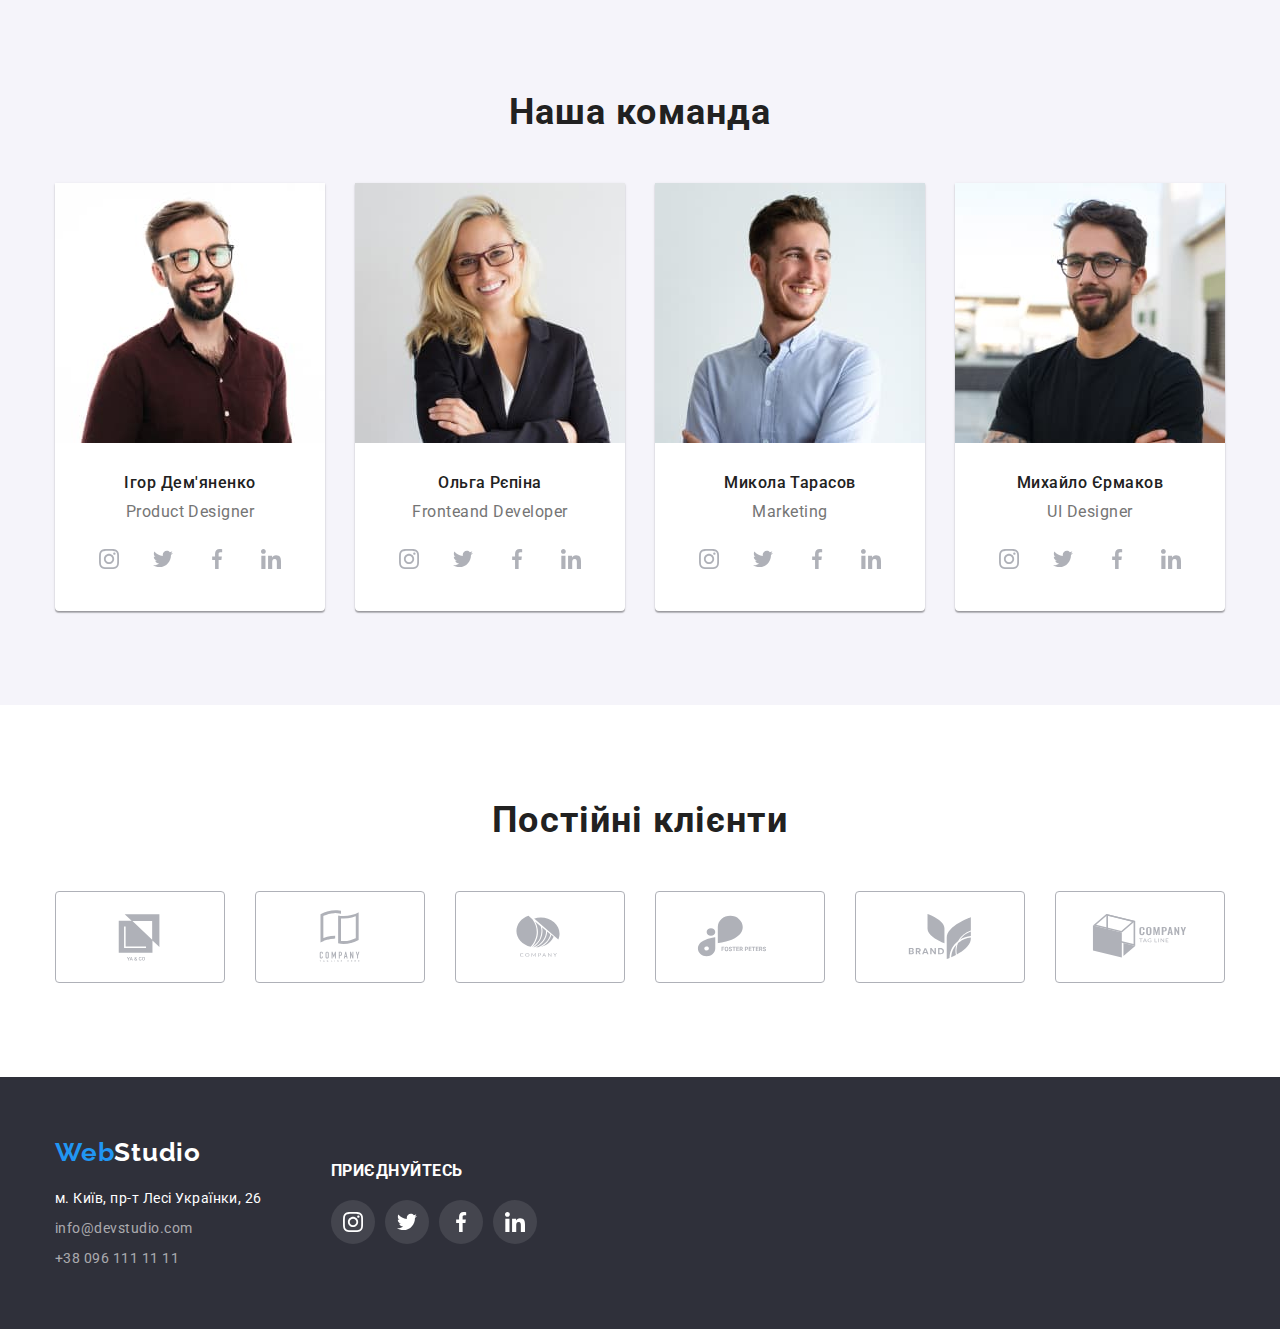
==== commit 69720aa7: "Update styles.css, index.html" ====
--- a/index.html
+++ b/index.html
@@ -4,7 +4,7 @@
     <meta charset="UTF-8" />
     <meta http-equiv="X-UA-Compatible" content="IE=edge" />
     <meta name="viewport" content="width=device-width, initial-scale=1.0" />
-    
+
     <link
       rel="stylesheet"
       href="https://cdnjs.cloudflare.com/ajax/libs/modern-normalize/1.1.0/modern-normalize.min.css"
@@ -21,12 +21,12 @@
 
   <body>
     <header class="header">
-     <div class="container main-nav">
+      <div class="container main-nav">
         <nav class="header-nav">
           <a lang="en" href="./index.html" class="header-nav-logo"
             >Web<span class="nav-logo">Studio</span></a
           >
-  
+
           <ul class="header-nav-list">
             <li class="header-nav-item">
               <a href="./index.html" class="header-nav-link current">Студія</a>
@@ -37,7 +37,7 @@
             <li class="header-nav-item"><a href="" class="header-nav-link">Контакти</a></li>
           </ul>
         </nav>
-  
+
         <ul class="header-contacts-list">
           <li class="header-contacts-item">
             <a class="header-contacts-link" href="mailto:info@devstudio.com">
@@ -46,7 +46,6 @@
               </svg>
               info@devstudio.com
             </a>
-          
           </li>
           <li class="header-contacts-item">
             <a class="header-contacts-link" href="tel:+380961111111">
@@ -57,21 +56,30 @@
             </a>
           </li>
         </ul>
-     </div>
+      </div>
     </header>
 
     <main>
       <section class="hero overlay">
         <div class="container hero-padding">
           <h1 class="hero-tittle">Ефективні рішення для вашого бізнесу</h1>
-          <button type="button" class="hero-button">Замовити послугу</button>
+          <button type="button" class="hero-button" data-modal-open>Замовити послугу</button>
+
+          <div class="backdrop is-hidden" data-modal>
+            <div class="modal">
+              <button class="button-close" data-modal-close>
+                <svg class="icon-close-black" width="18" height="18">
+                  <use href="./images/icons.svg#icon-close-black"></use>
+                </svg>
+              </button>
+            </div>
+          </div>
         </div>
       </section>
 
       <section class="features section">
         <div class="container">
           <h2 class="features-tittle visually-hidden">Особливості</h2>
-
 
           <ul class="features-list">
             <li class="features-item">
@@ -123,25 +131,23 @@
       </section>
 
       <section class="work section">
-        <div class="container ">
+        <div class="container">
           <h2 class="work-tittle">Чим ми займаємося</h2>
-  
+
           <ul class="work-list">
-           
             <li class="work-item">
               <img
-              src="./images/box1.jpg"
-              alt="На столі стоїть монітор, клавіатура. Зліва від 
+                src="./images/box1.jpg"
+                alt="На столі стоїть монітор, клавіатура. Зліва від 
                     клавіатури лежить аркуш із алгоритмом коду, який в цей час набирає чоловік"
-              width="370"
-              height="294"
-            /> 
-            <div class="box1">
-              <p class="desktop-action">Десктопні додатки</p>
-            </div>
-                
-            </li>
-    
+                width="370"
+                height="294"
+              />
+              <div class="box1">
+                <p class="desktop-action">Десктопні додатки</p>
+              </div>
+            </li>
+
             <li class="work-item">
               <img
                 src="./images/box2.jpg"
@@ -149,11 +155,10 @@
                 width="370"
                 height="294"
               />
-  
+
               <div class="box2">
                 <p class="desktop-action">Мобільні додатки</p>
               </div>
-
             </li>
             <li class="work-item">
               <img
@@ -166,7 +171,6 @@
               <div class="box3">
                 <p class="desktop-action">Дизайнерські рішення</p>
               </div>
-
             </li>
           </ul>
         </div>
@@ -175,7 +179,7 @@
       <section class="team section">
         <div class="container">
           <h2 class="team-tittle">Наша команда</h2>
-  
+
           <ul class="team-list">
             <li class="team-item">
               <img
@@ -185,41 +189,40 @@
                 height="260"
               />
               <div class="team-padding">
-              <h3 class="team-name">Ігор Дем'яненко</h3>
-              <p class="team-position">Product Designer</p>
-
-              <ul class="team-soc-list">
-                <li class="team-soc-item">
-                  <a class="team-soc-link link" href="#">
-                    <svg class="team-soc-icon" width="20" height="20">
-                      <use href="./images/icons.svg#icon-instagram"></use>
-                    </svg>
-                  </a>
-                </li>
-                <li class="team-soc-item">
-                  <a class="team-soc-link link" href="#">
-                    <svg class="team-soc-icon" width="20" height="20">
-                      <use href="./images/icons.svg#icon-twitter"></use>
-                    </svg>
-                  </a>
-                </li>
-                <li class="team-soc-item">
-                  <a class="team-soc-link link" href="#">
-                    <svg class="team-soc-icon" width="20" height="20">
-                      <use href="./images/icons.svg#icon-facebook"></use>
-                    </svg>
-                  </a>
-                </li>
-                <li class="team-soc-item">
-                  <a class="team-soc-link link" href="#">
-                    <svg class="team-soc-icon" width="20" height="20">
-                      <use href="./images/icons.svg#icon-linkedin"></use>
-                    </svg>
-                  </a>
-                </li>
-              </ul>
-            </div>
-
+                <h3 class="team-name">Ігор Дем'яненко</h3>
+                <p class="team-position">Product Designer</p>
+
+                <ul class="team-soc-list">
+                  <li class="team-soc-item">
+                    <a class="team-soc-link link" href="#">
+                      <svg class="team-soc-icon" width="20" height="20">
+                        <use href="./images/icons.svg#icon-instagram"></use>
+                      </svg>
+                    </a>
+                  </li>
+                  <li class="team-soc-item">
+                    <a class="team-soc-link link" href="#">
+                      <svg class="team-soc-icon" width="20" height="20">
+                        <use href="./images/icons.svg#icon-twitter"></use>
+                      </svg>
+                    </a>
+                  </li>
+                  <li class="team-soc-item">
+                    <a class="team-soc-link link" href="#">
+                      <svg class="team-soc-icon" width="20" height="20">
+                        <use href="./images/icons.svg#icon-facebook"></use>
+                      </svg>
+                    </a>
+                  </li>
+                  <li class="team-soc-item">
+                    <a class="team-soc-link link" href="#">
+                      <svg class="team-soc-icon" width="20" height="20">
+                        <use href="./images/icons.svg#icon-linkedin"></use>
+                      </svg>
+                    </a>
+                  </li>
+                </ul>
+              </div>
             </li>
             <li class="team-item">
               <img
@@ -228,40 +231,40 @@
                 width="270"
                 height="260"
               />
-                 <div class="team-padding">
-              <h3 class="team-name">Ольга Рєпіна</h3>
-              <p class="team-position">Fronteand Developer</p>
-          
-              <ul class="team-soc-list">
-                <li class="team-soc-item">
-                  <a class="team-soc-link link" href="#">
-                    <svg class="team-soc-icon" width="20" height="20">
-                      <use href="./images/icons.svg#icon-instagram"></use>
-                    </svg>
-                  </a>
-                </li>
-                <li class="team-soc-item">
-                  <a class="team-soc-link link" href="#">
-                    <svg class="team-soc-icon" width="20" height="20">
-                      <use href="./images/icons.svg#icon-twitter"></use>
-                    </svg>
-                  </a>
-                </li>
-                <li class="team-soc-item">
-                  <a class="team-soc-link link" href="#">
-                    <svg class="team-soc-icon" width="20" height="20">
-                    <use href="./images/icons.svg#icon-facebook"></use>
-                  </svg></a>
-                </li>
-                <li class="team-soc-item">
-                  <a class="team-soc-link link" href="#">
-                    <svg class="team-soc-icon" width="20" height="20">
-                      <use href="./images/icons.svg#icon-linkedin"></use>
-                    </svg>
-                  </a>
-                </li>
-              </ul>
-            </div>
+              <div class="team-padding">
+                <h3 class="team-name">Ольга Рєпіна</h3>
+                <p class="team-position">Fronteand Developer</p>
+
+                <ul class="team-soc-list">
+                  <li class="team-soc-item">
+                    <a class="team-soc-link link" href="#">
+                      <svg class="team-soc-icon" width="20" height="20">
+                        <use href="./images/icons.svg#icon-instagram"></use>
+                      </svg>
+                    </a>
+                  </li>
+                  <li class="team-soc-item">
+                    <a class="team-soc-link link" href="#">
+                      <svg class="team-soc-icon" width="20" height="20">
+                        <use href="./images/icons.svg#icon-twitter"></use>
+                      </svg>
+                    </a>
+                  </li>
+                  <li class="team-soc-item">
+                    <a class="team-soc-link link" href="#">
+                      <svg class="team-soc-icon" width="20" height="20">
+                        <use href="./images/icons.svg#icon-facebook"></use></svg
+                    ></a>
+                  </li>
+                  <li class="team-soc-item">
+                    <a class="team-soc-link link" href="#">
+                      <svg class="team-soc-icon" width="20" height="20">
+                        <use href="./images/icons.svg#icon-linkedin"></use>
+                      </svg>
+                    </a>
+                  </li>
+                </ul>
+              </div>
             </li>
             <li class="team-item">
               <img
@@ -270,41 +273,41 @@
                 width="270"
                 height="260"
               />
-               <div class="team-padding">
-              <h3 class="team-name">Микола Тарасов</h3>
-              <p class="team-position">Marketing</p>
-              
-              <ul class="team-soc-list">
-                <li class="team-soc-item">
-                  <a class="team-soc-link link" href="#">
-                    <svg class="team-soc-icon" width="20" height="20">
-                      <use href="./images/icons.svg#icon-instagram"></use>
-                    </svg>
-                  </a>
-                </li>
-                <li class="team-soc-item">
-                  <a class="team-soc-link link" href="#">
-                    <svg class="team-soc-icon" width="20" height="20">
-                      <use href="./images/icons.svg#icon-twitter"></use>
-                    </svg>
-                  </a>
-                </li>
-                <li class="team-soc-item">
-                  <a class="team-soc-link link" href="#">
-                    <svg class="team-soc-icon" width="20" height="20">
-                      <use href="./images/icons.svg#icon-facebook"></use>
-                    </svg>
-                  </a>
-                </li>
-                <li class="team-soc-item">
-                  <a class="team-soc-link link" href="#">
-                    <svg class="team-soc-icon" width="20" height="20">
-                      <use href="./images/icons.svg#icon-linkedin"></use>
-                    </svg>
-                  </a>
-                </li>
-              </ul>
-            </div>
+              <div class="team-padding">
+                <h3 class="team-name">Микола Тарасов</h3>
+                <p class="team-position">Marketing</p>
+
+                <ul class="team-soc-list">
+                  <li class="team-soc-item">
+                    <a class="team-soc-link link" href="#">
+                      <svg class="team-soc-icon" width="20" height="20">
+                        <use href="./images/icons.svg#icon-instagram"></use>
+                      </svg>
+                    </a>
+                  </li>
+                  <li class="team-soc-item">
+                    <a class="team-soc-link link" href="#">
+                      <svg class="team-soc-icon" width="20" height="20">
+                        <use href="./images/icons.svg#icon-twitter"></use>
+                      </svg>
+                    </a>
+                  </li>
+                  <li class="team-soc-item">
+                    <a class="team-soc-link link" href="#">
+                      <svg class="team-soc-icon" width="20" height="20">
+                        <use href="./images/icons.svg#icon-facebook"></use>
+                      </svg>
+                    </a>
+                  </li>
+                  <li class="team-soc-item">
+                    <a class="team-soc-link link" href="#">
+                      <svg class="team-soc-icon" width="20" height="20">
+                        <use href="./images/icons.svg#icon-linkedin"></use>
+                      </svg>
+                    </a>
+                  </li>
+                </ul>
+              </div>
             </li>
             <li class="team-item">
               <img
@@ -314,160 +317,161 @@
                 height="260"
               />
               <div class="team-padding">
-              <h3 class="team-name">Михайло Єрмаков</h3>
-              <p class="team-position">UI Designer</p>
-             
-              <ul class="team-soc-list">
-                <li class="team-soc-item">
-                  <a class="team-soc-link link" href="#"> <svg class="team-soc-icon" width="20" height="20">
-                    <use href="./images/icons.svg#icon-instagram"></use>
-                  </svg></a>
-                </li>
-                <li class="team-soc-item">
-                  <a class="team-soc-link link" href="#"><svg class="team-soc-icon" width="20" height="20">
-                    <use href="./images/icons.svg#icon-twitter"></use>
-                  </svg></a>
-                </li>
-                <li class="team-soc-item">
-                  <a class="team-soc-link link" href="#">
-                    <svg class="team-soc-icon" width="20" height="20">
-                      <use href="./images/icons.svg#icon-facebook"></use>
-                    </svg>
+                <h3 class="team-name">Михайло Єрмаков</h3>
+                <p class="team-position">UI Designer</p>
+
+                <ul class="team-soc-list">
+                  <li class="team-soc-item">
+                    <a class="team-soc-link link" href="#">
+                      <svg class="team-soc-icon" width="20" height="20">
+                        <use href="./images/icons.svg#icon-instagram"></use></svg
+                    ></a>
+                  </li>
+                  <li class="team-soc-item">
+                    <a class="team-soc-link link" href="#"
+                      ><svg class="team-soc-icon" width="20" height="20">
+                        <use href="./images/icons.svg#icon-twitter"></use></svg
+                    ></a>
+                  </li>
+                  <li class="team-soc-item">
+                    <a class="team-soc-link link" href="#">
+                      <svg class="team-soc-icon" width="20" height="20">
+                        <use href="./images/icons.svg#icon-facebook"></use>
+                      </svg>
+                    </a>
+                  </li>
+                  <li class="team-soc-item">
+                    <a class="team-soc-link link" href="#">
+                      <svg class="team-soc-icon" width="20" height="20">
+                        <use href="./images/icons.svg#icon-linkedin"></use>
+                      </svg>
+                    </a>
+                  </li>
+                </ul>
+              </div>
+            </li>
+          </ul>
+        </div>
+      </section>
+
+      <section class="clients section">
+        <div class="container">
+          <h2 class="clients-tittle">Постійні клієнти</h2>
+
+          <ul class="clients-list">
+            <li class="clients-item">
+              <a class="clients-link" href="">
+                <svg class="clients-icon" width="106" height="60">
+                  <use href="./images/icons.svg#icon-client1"></use>
+                </svg>
+              </a>
+            </li>
+            <li class="clients-item">
+              <a class="clients-link" href="">
+                <svg class="clients-icon" width="106" height="60">
+                  <use href="./images/icons.svg#icon-client2"></use>
+                </svg>
+              </a>
+            </li>
+            <li class="clients-item">
+              <a class="clients-link" href="">
+                <svg class="clients-icon" width="106" height="60">
+                  <use href="./images/icons.svg#icon-client3"></use>
+                </svg>
+              </a>
+            </li>
+            <li class="clients-item">
+              <a class="clients-link" href="">
+                <svg class="clients-icon" width="106" height="60">
+                  <use href="./images/icons.svg#icon-client4"></use>
+                </svg>
+              </a>
+            </li>
+            <li class="clients-item">
+              <a class="clients-link" href="">
+                <svg class="clients-icon" width="106" height="60">
+                  <use href="./images/icons.svg#icon-client5"></use>
+                </svg>
+              </a>
+            </li>
+            <li class="clients-item">
+              <a class="clients-link" href="">
+                <svg class="clients-icon" width="106" height="60">
+                  <use href="./images/icons.svg#icon-client6"></use>
+                </svg>
+              </a>
+            </li>
+          </ul>
+        </div>
+      </section>
+
+      <footer class="footer section">
+        <div class="container footer-main">
+          <div class="footer-logo">
+            <a lang="en" href="./index.html" class="footer-logo-begin"
+              >Web<span class="footer-logo-end">Studio</span></a
+            >
+
+            <address class="footer-contacts">
+              <ul class="footer-contacts-list">
+                <li class="footer-contacts-item contacts-margin">
+                  <a
+                    href="https://goo.gl/maps/CPtrU1FHBa2aNyZL9"
+                    target="_blank"
+                    rel="noopener noreferrer nofollow"
+                    class="footer-contacts-address"
+                  >
+                    м. Київ, пр-т Лесі Українки, 26
                   </a>
                 </li>
-                <li class="team-soc-item">
-                  <a class="team-soc-link link" href="#">
-                    <svg class="team-soc-icon" width="20" height="20">
-                      <use href="./images/icons.svg#icon-linkedin"></use>
-                    </svg>
-                  </a>
+                <li class="footer-contacts-item contacts-margin">
+                  <a href="mailto:info@devstudio.com" class="footer-contacts-link"
+                    >info@devstudio.com</a
+                  >
+                </li>
+                <li class="footer-contacts-item">
+                  <a href="tel:+380961111111" class="footer-contacts-link">+38 096 111 11 11</a>
                 </li>
               </ul>
-            </div>
-            </li>
-          </ul>
-        </div>
-      </section>
-    </main>
-
-<section class="clients section">
-  <div class="container">
-    <h2 class="clients-tittle">Постійні клієнти</h2>
-
-    <ul class="clients-list">
-      <li class="clients-item">
-        <a class="clients-link" href="">
-          <svg class="clients-icon" width="106" height="60">
-            <use href="./images/icons.svg#icon-client1"></use>
-          </svg>
-        </a>
-      </li>
-      <li class="clients-item">
-        <a class="clients-link" href="">
-          <svg class="clients-icon" width="106" height="60">
-            <use href="./images/icons.svg#icon-client2"></use>
-          </svg>
-        </a>
-      </li>
-      <li class="clients-item">
-        <a class="clients-link" href="">
-          <svg class="clients-icon" width="106" height="60">
-            <use href="./images/icons.svg#icon-client3"></use>
-          </svg>
-        </a>
-      </li>
-      <li class="clients-item">
-        <a class="clients-link" href="">
-          <svg class="clients-icon" width="106" height="60">
-            <use href="./images/icons.svg#icon-client4"></use>
-          </svg>
-        </a>
-      </li>
-      <li class="clients-item">
-        <a class="clients-link" href="">
-          <svg class="clients-icon" width="106" height="60">
-            <use href="./images/icons.svg#icon-client5"></use>
-          </svg>
-        </a>
-      </li>
-      <li class="clients-item">
-        <a class="clients-link" href="">
-          <svg class="clients-icon" width="106" height="60">
-            <use href="./images/icons.svg#icon-client6"></use>
-          </svg>
-        </a>
-      </li>
-    </ul>
-
-    
-  </div>
-</section>
-
-    <footer class="footer section">
-      <div class="container footer-main">
-        <div class="footer-logo">
-          <a lang="en" href="./index.html" class="footer-logo-begin"
-            >Web<span class="footer-logo-end">Studio</span></a
-          >
-
-          <address class="footer-contacts">
-            <ul class="footer-contacts-list">
-              <li class="footer-contacts-item contacts-margin">
-                <a
-                  href="https://goo.gl/maps/CPtrU1FHBa2aNyZL9"
-                  target="_blank"
-                  rel="noopener noreferrer nofollow"
-                  class="footer-contacts-address"
-                >
-                  м. Київ, пр-т Лесі Українки, 26
+            </address>
+          </div>
+
+          <div class="footer-soc">
+            <span class="welcome">Приєднуйтесь</span>
+            <ul class="footer-soc-list">
+              <li class="footer-soc-item">
+                <a class="footer-soc-link link" href="#">
+                  <svg class="footer-soc-icon" width="20" height="20">
+                    <use href="./images/icons.svg#icon-instagram"></use>
+                  </svg>
                 </a>
               </li>
-              <li class="footer-contacts-item contacts-margin">
-                <a href="mailto:info@devstudio.com" class="footer-contacts-link">info@devstudio.com</a>
+              <li class="footer-soc-item">
+                <a class="footer-soc-link link" href="#">
+                  <svg class="footer-soc-icon" width="20" height="20">
+                    <use href="./images/icons.svg#icon-twitter"></use>
+                  </svg>
+                </a>
               </li>
-              <li class="footer-contacts-item">
-                <a href="tel:+380961111111" class="footer-contacts-link">+38 096 111 11 11</a>
+              <li class="footer-soc-item">
+                <a class="footer-soc-link link" href="#">
+                  <svg class="footer-soc-icon" width="20" height="20">
+                    <use href="./images/icons.svg#icon-facebook"></use>
+                  </svg>
+                </a>
+              </li>
+              <li class="footer-soc-item">
+                <a class="footer-soc-link link" href="#">
+                  <svg class="footer-soc-icon" width="20" height="20">
+                    <use href="./images/icons.svg#icon-linkedin"></use>
+                  </svg>
+                </a>
               </li>
             </ul>
-          </address>
-        </div>
-  
-        <div class="footer-soc">
-          <span class="welcome">Приєднуйтесь</span>
-          <ul class="footer-soc-list">
-            <li class="footer-soc-item">
-              <a class="footer-soc-link link" href="#">
-                <svg class="footer-soc-icon" width="20" height="20">
-                  <use href="./images/icons.svg#icon-instagram"></use>
-                </svg>
-              </a>
-            </li>
-            <li class="footer-soc-item">
-              <a class="footer-soc-link link" href="#">
-                <svg class="footer-soc-icon" width="20" height="20">
-                  <use href="./images/icons.svg#icon-twitter"></use>
-                </svg>
-              </a>
-            </li>
-            <li class="footer-soc-item">
-              <a class="footer-soc-link link" href="#">
-                <svg class="footer-soc-icon" width="20" height="20">
-                  <use href="./images/icons.svg#icon-facebook"></use>
-                </svg>
-              </a>
-            </li>
-            <li class="footer-soc-item">
-              <a class="footer-soc-link link" href="#">
-                <svg class="footer-soc-icon" width="20" height="20">
-                  <use href="./images/icons.svg#icon-linkedin"></use>
-                </svg>
-              </a>
-            </li>
-          </ul>
-        </div>
-
-      </div>
-    </footer>
+          </div>
+        </div>
+      </footer>
+    </main>
     <script src="./js/modal.js"></script>
   </body>
 </html>
--- a/css/styles.css
+++ b/css/styles.css
@@ -12,19 +12,21 @@
   --nav-logo-color: #000000;
   --border-color-portfolio: #eeeeee;
   --border-color-header: #ececec;
-  --icon-first-color: #AFB1B8;
+  --icon-first-color: #afb1b8;
   --icon-background-color: FFFFFF;
-  --icon-backgroud-color-hover: #2196F3; 
-  --icon-main-color:#FFFFFF;
-  --icon-features-background: #F5F4FA;
-  --icon-clients-first-color: #AFB1B8;
-  --icon-clients-color-hover:#2196F3;
+  --icon-backgroud-color-hover: #2196f3;
+  --icon-main-color: #ffffff;
+  --icon-features-background: #f5f4fa;
+  --icon-clients-first-color: #afb1b8;
+  --icon-clients-color-hover: #2196f3;
   --icon-soc-color-hover: #ffffff;
-  --icon-contacts-color:#757575;
+  --icon-contacts-color: #757575;
   --icon-footer-color: rgba(255, 255, 255, 0.1);
   --work-box-text: rgba(47, 48, 58, 0.8);
   --projects-card-owerlay: rgba(33, 150, 243, 0.9);
-
+  --button-close-border: #0000001a;
+  --button-close-icon: #000000;
+  --animation: 250ms cubic-bezier(0.4, 0, 0.2, 1);
 }
 
 h1,
@@ -43,7 +45,6 @@
   padding: 0;
 }
 
-
 img {
   display: block;
   max-width: 100%;
@@ -110,6 +111,7 @@
   font-size: 14px;
   line-height: 1.1429;
   letter-spacing: 0.02em;
+  transition: color var(--animation);
 }
 
 .header-nav-link {
@@ -128,8 +130,6 @@
 .header-nav-link:focus,
 .header-contacts-link:focus {
   color: var(--accent-color);
-  transition: transform 250ms ease;
-  transition-timing-function: cubic-bezier(0.4, 0, 0.2, 1);
 }
 
 .header-nav-list .header-nav-link.current {
@@ -159,26 +159,21 @@
   margin-left: 30px;
 }
 
-
 .header-contacts-link {
   display: flex;
   align-items: center;
 }
 
 .contacts-icon {
-fill: var(--icon-contacts-color);
-margin-right: 10px;
-}
-
-.header-contacts-link:hover .contacts-icon, 
+  fill: var(--icon-contacts-color);
+  transition: fill var(--animation);
+  margin-right: 10px;
+}
+
+.header-contacts-link:hover .contacts-icon,
 .header-contacts-link:focus .contacts-icon {
-fill: var(--accent-color);
-
-transition: transform 250ms ease;
-  transition-timing-function: cubic-bezier(0.4, 0, 0.2, 1);
-}
-
-
+  fill: var(--accent-color);
+}
 
 .header-nav {
   display: flex;
@@ -187,6 +182,29 @@
 .main-nav {
   display: flex;
   align-items: center;
+}
+
+.header-nav-link {
+  position: relative;
+}
+
+.header-nav-link::after {
+  content: '';
+  position: absolute;
+  left: 0;
+  bottom: 0;
+
+  display: block;
+  width: 100%;
+  height: 4px;
+  background-color: var(--accent-color);
+  border-radius: 2px;
+
+  display: none;
+}
+
+.header-nav-link.current::after {
+  display: block;
 }
 
 .overlay {
@@ -194,14 +212,10 @@
   height: 600px;
   margin-left: auto;
   margin-right: auto;
-background-image: linear-gradient(
-  to right,
-  rgba(47, 48, 58, 0.4),
-  rgba(47, 48, 58, 0.4)
-),
-url(../images/hero.jpg);
-background-repeat: no-repeat;
-background-position: center;
+  background-image: linear-gradient(to right, rgba(47, 48, 58, 0.4), rgba(47, 48, 58, 0.4)),
+    url(../images/hero.jpg);
+  background-repeat: no-repeat;
+  background-position: center;
 }
 
 .footer {
@@ -258,6 +272,58 @@
   cursor: pointer;
 }
 
+.backdrop.is-hidden {
+  visibility: hidden;
+  opacity: 0;
+  pointer-events: none;
+}
+
+.backdrop {
+  position: fixed;
+  top: 0;
+  left: 0;
+  width: 100%;
+  height: 100%;
+  background: rgba(0, 0, 0, 0.2);
+  opacity: 1;
+  z-index: 1;
+  visibility: visible;
+  transition: opacity 500ms, visibility 500ms cubic-bezier(0.4, 0, 0.2, 1);
+}
+
+.modal {
+  position: absolute;
+  top: 50%;
+  left: 50%;
+  transform: translate(-50%, -50%);
+  width: 528px;
+  height: 581px;
+  background: #ffffff;
+  box-shadow: 0px 1px 3px rgba(0, 0, 0, 0.12), 0px 1px 1px rgba(0, 0, 0, 0.14),
+    0px 2px 1px rgba(0, 0, 0, 0.2);
+  border-radius: 4px;
+}
+
+.button-close {
+  display: flex;
+  align-items: center;
+  justify-content: center;
+
+  position: absolute;
+  top: 8px;
+  right: 8px;
+
+  width: 30px;
+  height: 30px;
+  background-color: transparent;
+  border: 1px solid var(--button-close-border);
+  border-radius: 50%;
+}
+
+.icon-close-black {
+  fill: var(--button-close-icon);
+}
+
 .section {
   padding-top: 94px;
   padding-bottom: 94px;
@@ -271,11 +337,11 @@
 
 .features-item-icon {
   height: 120px;
- padding-top: 25px;
- padding-right: 100px;
- padding-bottom: 25px;
- padding-left: 100px;
- margin-bottom: 30px;
+  padding-top: 25px;
+  padding-right: 100px;
+  padding-bottom: 25px;
+  padding-left: 100px;
+  margin-bottom: 30px;
   background-color: var(--icon-features-background);
   border-radius: 4px;
 }
@@ -358,7 +424,6 @@
   position: relative;
 }
 
-
 .box1,
 .box2,
 .box3 {
@@ -372,7 +437,6 @@
   background-color: var(--work-box-text);
 }
 
-
 .desktop-action {
   padding-top: 27px;
   padding-right: auto;
@@ -386,21 +450,19 @@
   text-align: center;
   letter-spacing: 0.03em;
   text-transform: uppercase;
-  
+
   color: var(--accent-color-text);
-
 }
 
 .team {
   background-color: var(--team-background-color);
 }
-
 
 .team-item {
   background-color: var(--accent-color-text);
   border-radius: 0px 0px 4px 4px;
-  box-shadow: 0px 1px 3px rgba(0, 0, 0, 0.12), 0px 1px 1px rgba(0, 0, 0, 0.14), 
-  0px 2px 1px rgba(0, 0, 0, 0.2);
+  box-shadow: 0px 1px 3px rgba(0, 0, 0, 0.12), 0px 1px 1px rgba(0, 0, 0, 0.14),
+    0px 2px 1px rgba(0, 0, 0, 0.2);
 }
 
 .team {
@@ -449,59 +511,53 @@
   padding-bottom: 30px;
 }
 
-
-.team-soc-list{
+.team-soc-list {
   display: flex;
   justify-content: center;
   gap: 10px;
-
-}
-.team-soc-item{
+}
+.team-soc-item {
   width: 44px;
   height: 44px;
 }
 
-.team-soc-link{
-width: 100%;
-height: 100%;
-background-color: var(--icon-background-color);
-border-radius: 50%;
-display: flex;
-align-items:center;
-justify-content: center;
+.team-soc-link {
+  width: 100%;
+  height: 100%;
+  background-color: var(--icon-background-color);
+  border-radius: 50%;
+  display: flex;
+  align-items: center;
+  justify-content: center;
+  transition: background-color var(--animation);
 }
 
 .team-soc-icon {
   fill: var(--icon-first-color);
+  transition: fill var(--animation);
 }
 
 .team-soc-link:hover,
 .team-soc-link:focus {
   background-color: var(--icon-backgroud-color-hover);
-  transition: transform 250ms ease;
-  transition-timing-function: cubic-bezier(0.4, 0, 0.2, 1);
-
 }
 
 .team-soc-link:hover .team-soc-icon,
 .team-soc-link:focus .team-soc-icon {
-  background-color: var(--icon-backgroud-color-hover);
   fill: var(--icon-soc-color-hover);
-  transition: transform 250ms ease;
-  transition-timing-function: cubic-bezier(0.4, 0, 0.2, 1);
 }
 
 .clients {
-padding-top: 94px;
-padding-bottom: 94px;
+  padding-top: 94px;
+  padding-bottom: 94px;
 }
 
 .clients-tittle {
-font-size: 36px;
-line-height: 1.17em;
-text-align: center;
-letter-spacing: 0.03em;
-color: var(--first-color);
+  font-size: 36px;
+  line-height: 1.17em;
+  text-align: center;
+  letter-spacing: 0.03em;
+  color: var(--first-color);
 }
 
 .clients-tittle {
@@ -515,36 +571,33 @@
 
 .clients-item {
   width: 170px;
-  height: 92px; 
- }
-
- .clients-link {
+  height: 92px;
+}
+
+.clients-link {
   width: 100%;
- height: 100%;
- display: flex;
- align-items:center;
- justify-content: center;
- border: 1px solid var(--icon-clients-first-color);
- border-radius: 4px;
- }
-
-
- .clients-icon {
+  height: 100%;
+  display: flex;
+  align-items: center;
+  justify-content: center;
+  border: 1px solid var(--icon-clients-first-color);
+  border-radius: 4px;
+  transition: var(--animation);
+}
+
+.clients-icon {
   fill: var(--icon-clients-first-color);
+  transition: fill var(--animation);
 }
 
 .clients-link:hover,
 .clients-link:focus {
-  border-color:var(--icon-clients-color-hover);
-  transition: transform 250ms ease;
-  transition-timing-function: cubic-bezier(0.4, 0, 0.2, 1);
+  border-color: var(--icon-clients-color-hover);
 }
 
 .clients-link:hover .clients-icon,
 .clients-link:focus .clients-icon {
   fill: var(--icon-clients-color-hover);
-  transition: transform 250ms ease;
-  transition-timing-function: cubic-bezier(0.4, 0, 0.2, 1);
 }
 
 .footer {
@@ -564,7 +617,6 @@
 .footer-contacts {
   margin-top: 20px;
 }
-
 
 .footer-contacts-address,
 .footer-contacts-link {
@@ -575,11 +627,13 @@
 .footer-contacts-address {
   font-style: normal;
   color: var(--accent-color-text);
+  transition: color var(--animation);
 }
 
 .footer-contacts-link {
   font-style: normal;
   color: var(--contacts-link-color);
+  transition: color var(--animation);
 }
 
 .footer-contacts-link:hover,
@@ -587,74 +641,62 @@
 .footer-contacts-address:hover,
 .footer-contacts-address:focus {
   color: var(--accent-color);
-  transition: transform 250ms ease;
-  transition-timing-function: cubic-bezier(0.4, 0, 0.2, 1);
-}
-
+}
 
 .welcome {
-font-family: 'Roboto';
-font-weight: 700;
-line-height: 1.14;
-letter-spacing: 0.03em;
-text-transform: uppercase;
-
-color: var(--accent-color-text)
+  font-family: 'Roboto';
+  font-weight: 700;
+  line-height: 1.14;
+  letter-spacing: 0.03em;
+  text-transform: uppercase;
+
+  color: var(--accent-color-text);
 }
 
 .footer-main {
   display: flex;
   gap: 69px;
 }
-
 
 .footer-soc-list {
   margin-top: 20px;
 }
 
-.footer-soc-list{
+.footer-soc-list {
   display: flex;
   justify-content: center;
   gap: 10px;
-
-}
-.footer-soc-item{
+}
+.footer-soc-item {
   width: 44px;
   height: 44px;
-
-}
-
-.footer-soc-link{
-width: 100%;
-height: 100%;
-background-color: var(--icon-footer-color);
-border-radius: 50%;
-display: flex;
-align-items:center;
-justify-content: center;
+}
+
+.footer-soc-link {
+  width: 100%;
+  height: 100%;
+  background-color: var(--icon-footer-color);
+  border-radius: 50%;
+  display: flex;
+  align-items: center;
+  justify-content: center;
+  transition: background-color var(--animation);
 }
 
 .footer-soc-icon {
   fill: var(--accent-color-text);
+  transition: fill var(--animation);
 }
 
 .footer-soc-link:hover,
 .footer-soc-link:focus {
   background-color: var(--icon-backgroud-color-hover);
-  transition: transform 250ms ease;
-  transition-timing-function: cubic-bezier(0.4, 0, 0.2, 1);
-
 }
 
 .footer-soc-link:hover .team-soc-icon,
-.footer-soc-link:focus .team-soc-icon{
-  background-color: var(--icon-backgroud-color-hover);
+.footer-soc-link:focus .team-soc-icon {
   fill: var(--icon-soc-color-hover);
-
-  transition: transform 250ms ease;
-  transition-timing-function: cubic-bezier(0.4, 0, 0.2, 1);
-}
-
+}
 
 .contacts-margin {
   margin-bottom: 9px;
@@ -680,53 +722,26 @@
 
 .item-overlay {
   position: relative;
-}
-
-.item-overlay::before {
+  overflow: hidden;
+}
+
+.text-overlay {
   position: absolute;
-  display: inline-block;
-  content: '';
-  width: 100%;
-  height: 294px;
+  padding-top: 63px;
+  padding-right: 24px;
+  padding-bottom: 63px;
+  padding-left: 24px;
+  font-size: 18px;
+  line-height: 1.56;
+  letter-spacing: 0.03em;
+  color: var(--accent-color-text);
   background-color: var(--projects-card-owerlay);
-
-  opacity: 0;
-}
-
-.item-overlay:hover::before {
-  opacity: 1;
-}
-
-.text-overlay {
-position: absolute;
-display: block;
-top: 63px;
-left: 24px;
-font-size: 18px;
-line-height: 1.56;
-letter-spacing: 0.03em;
-
-color: var(--accent-color-text);
-
-opacity: 0;
-
-padding-right: 24px;
-padding-bottom: 63px;
-}
-
-.item-overlay:hover .text-overlay {
-  opacity: 1;
-}
-
-
-
-.portfolio-filters-button:hover,
-.portfolio-filters-button:focus {
-  box-shadow: 0px 3px 1px rgba(0, 0, 0, 0.1), 0px 1px 2px rgba(0, 0, 0, 0.08),
-   0px 2px 2px rgba(0, 0, 0, 0.12);
-
-   transition: transform 250ms ease;
-  transition-timing-function: cubic-bezier(0.4, 0, 0.2, 1);
+  transform: translateY(0);
+  transition: transform var(--animation);
+}
+
+.portfolio-projects-item:hover .text-overlay {
+  transform: translateY(-100%);
 }
 
 .portfolio-projects-list {
@@ -742,14 +757,13 @@
 
 .portfolio-projects-link {
   display: block;
+  transition: var(--animation);
 }
 
 .portfolio-projects-link:hover {
-  box-shadow: 0px 1px 1px rgba(0, 0, 0, 0.12), 0px 4px 4px rgba(0, 0, 0, 0.06), 
-  1px 4px 6px rgba(0, 0, 0, 0.16);
-
-  transition: transform 250ms ease;
-  transition-timing-function: cubic-bezier(0.4, 0, 0.2, 1);
+  transition: box-shadow var(--animation);
+  box-shadow: 0px 1px 1px rgba(0, 0, 0, 0.12), 0px 4px 4px rgba(0, 0, 0, 0.06),
+    1px 4px 6px rgba(0, 0, 0, 0.16);
 }
 
 .portfolio-filters-button {
@@ -764,15 +778,15 @@
   border-radius: 4px;
   padding: 6px 25px;
   border-color: transparent;
+  transition: box-shadow var(--animation), color var(--animation), background-color var(--animation);
 }
 
 .portfolio-filters-button:hover,
 .portfolio-filters-button:focus {
   color: var(--accent-color-text);
   background-color: var(--accent-color);
-
-  transition: transform 250ms ease;
-  transition-timing-function: cubic-bezier(0.4, 0, 0.2, 1);
+  box-shadow: 0px 3px 1px rgba(0, 0, 0, 0.1), 0px 1px 2px rgba(0, 0, 0, 0.08),
+    0px 2px 2px rgba(0, 0, 0, 0.12);
 }
 
 .portfolio-projects-subtitle {
@@ -780,20 +794,20 @@
   line-height: 2;
   letter-spacing: 0.06em;
   color: var(--first-color);
+  transition: color var(--animation), background-color var(--animation);
 }
 
 .portfolio-projects-text {
   font-size: 16px;
   line-height: 1.88;
   color: var(--text-color);
+  transition: color var(--animation), background-color var(--animation);
 }
 
 .portfolio-projects-subtitle:hover,
 .portfolio-projects-text:hover {
   color: var(--accent-color-text);
   background-color: var(--accent-color);
-  transition: transform 250ms ease;
-  transition-timing-function: cubic-bezier(0.4, 0, 0.2, 1);
 }
 
 .projects-text {
@@ -819,5 +833,3 @@
 .portfolio-filters-list {
   margin-bottom: 50px;
 }
-
-
